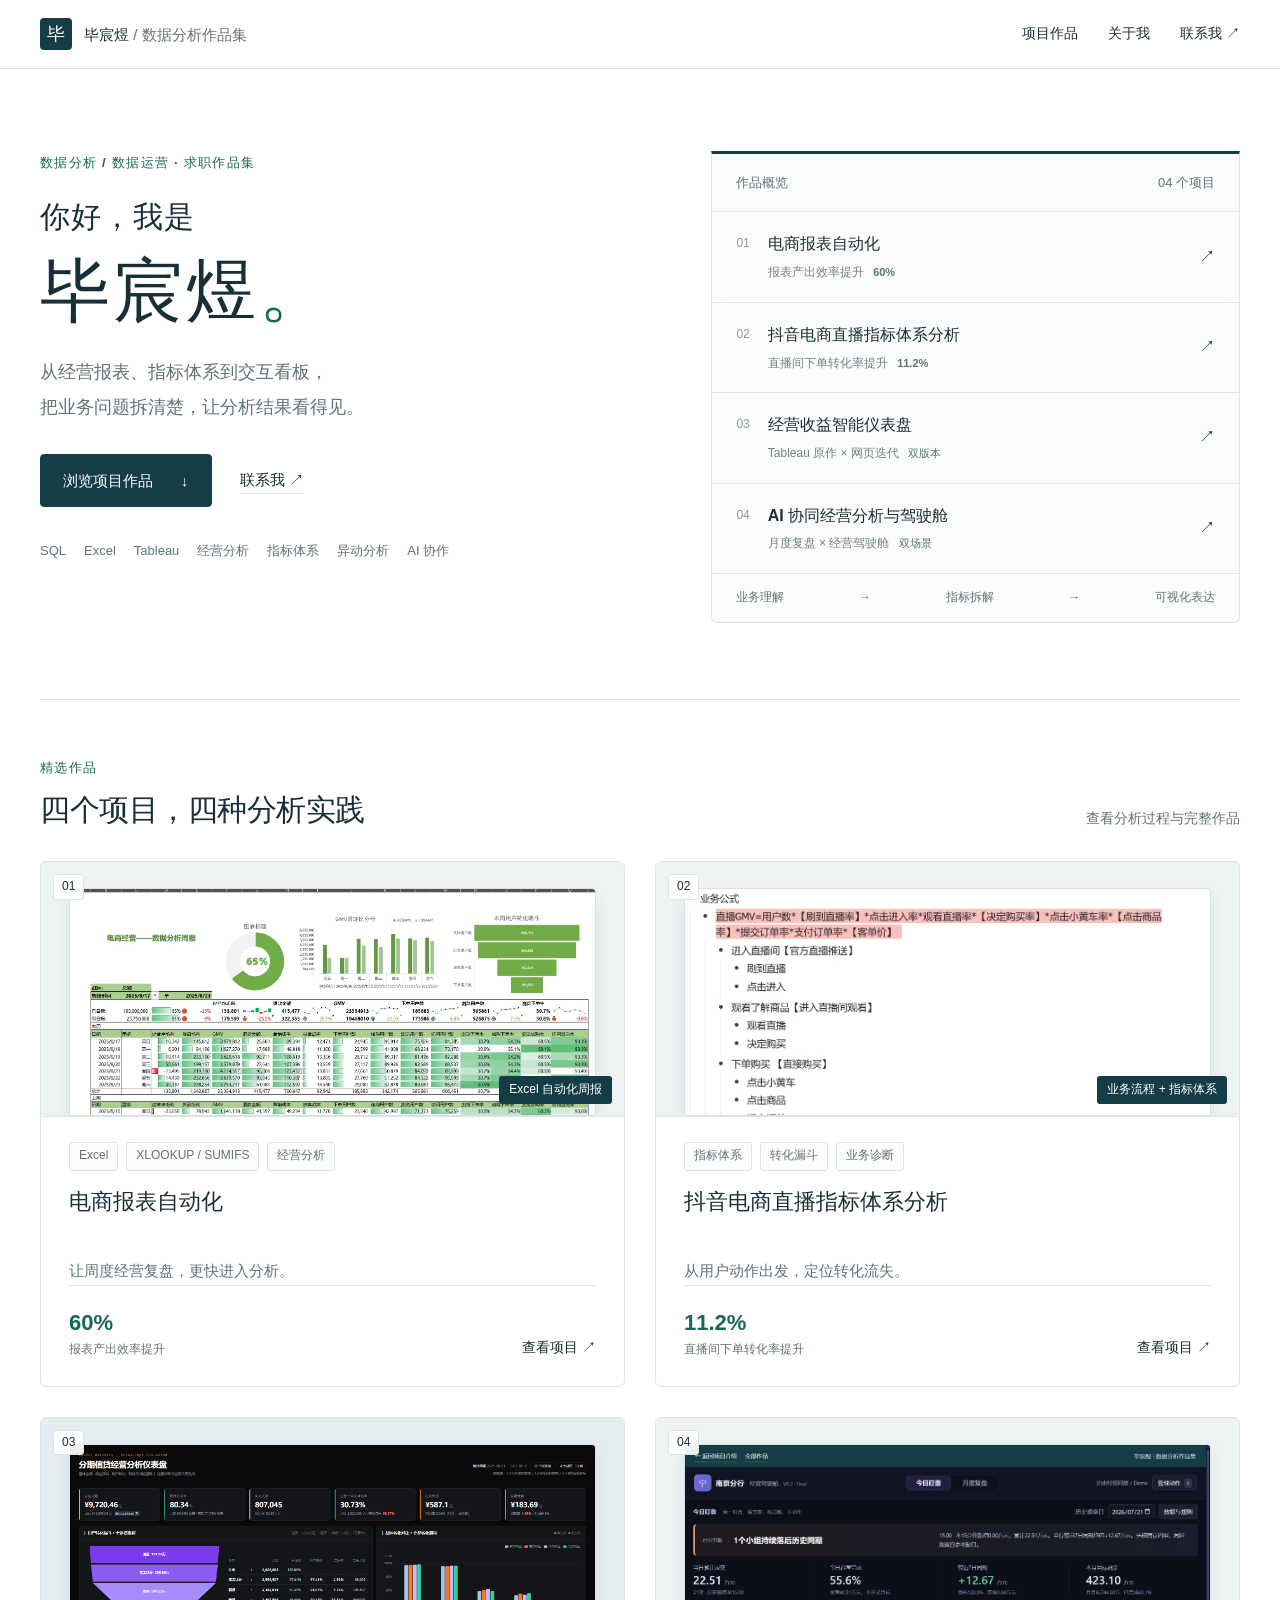
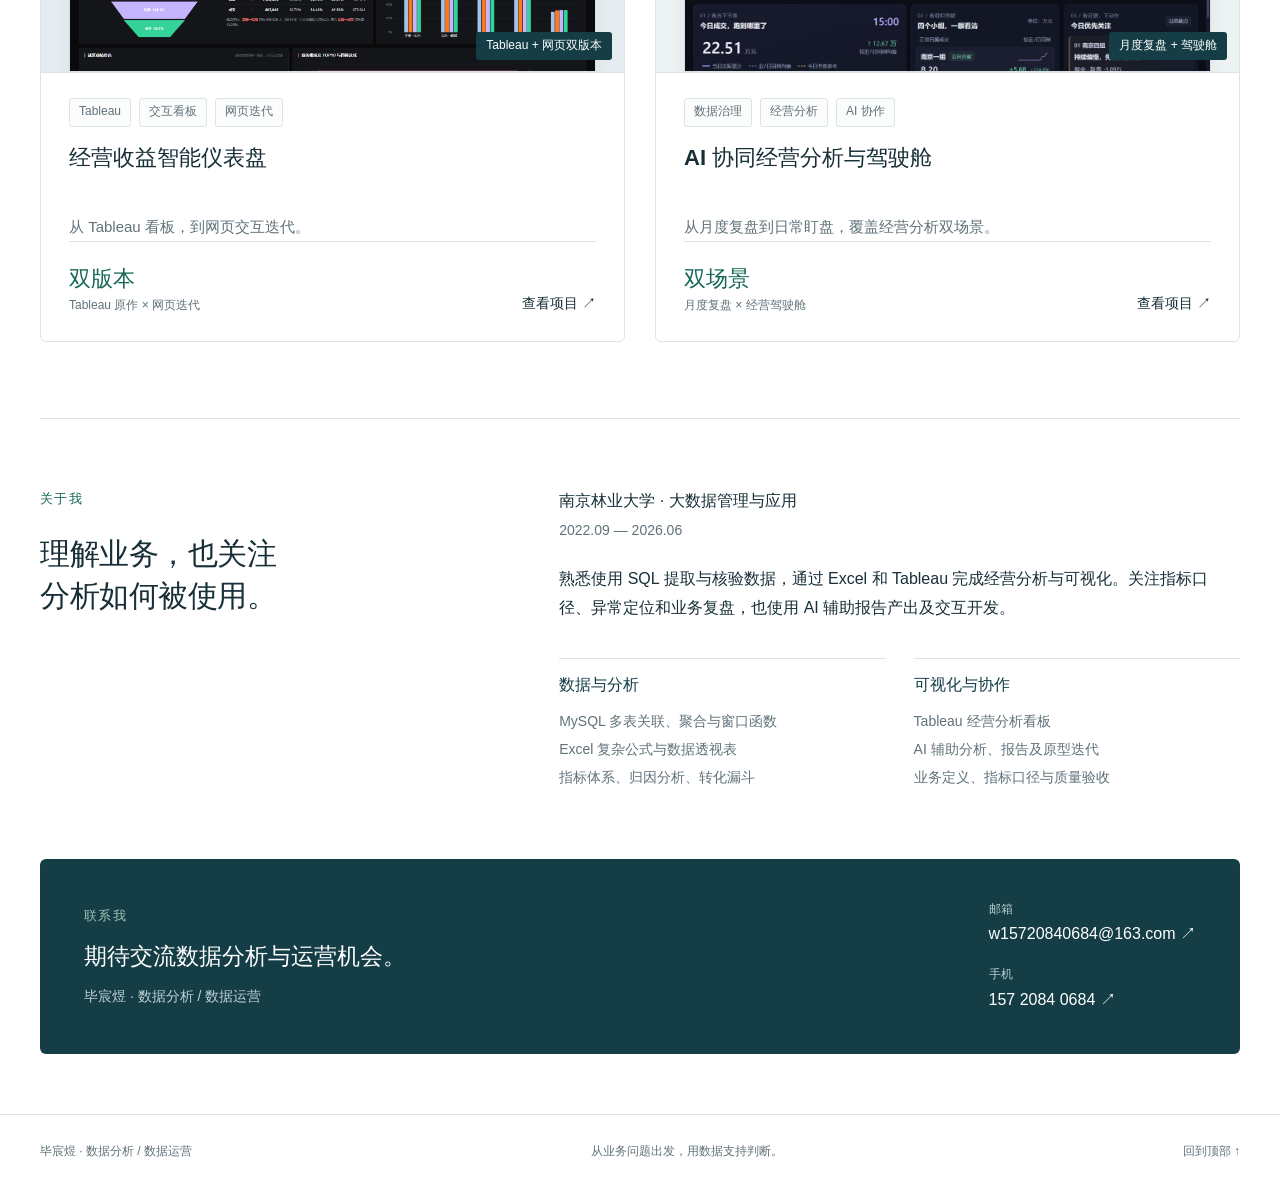
==== index.html @ 9110ad8d "Add portfolio homepage" ====
<!doctype html><html lang="zh-CN"><head><meta charset="utf-8"><meta name="viewport" content="width=device-width,initial-scale=1"><meta name="description" content="毕宸煜的数据分析与数据运营作品集：Excel 自动化报表、抖音直播指标体系、Tableau 仪表盘与 AI 协同经营分析。"><meta name="theme-color" content="#143d46"><title>数据分析作品集 · 毕宸煜</title><link rel="stylesheet" href="assets/css/site.css"><link rel="stylesheet" href="assets/css/refinement.css"><script src="assets/js/site.js" defer></script></head><body id="top"><a class="skip" href="#main">跳至正文</a><header class="site-header"><div class="nav-inner"><a class="brand" href="index.html"><span class="monogram" aria-hidden="true">毕</span><span>毕宸煜<span class="brand-sub"> / 数据分析作品集</span></span></a><nav aria-label="主导航"><a href="index.html#projects">项目作品</a><a href="index.html#about">关于我</a><a href="index.html#contact">联系我 <span aria-hidden="true">↗</span></a></nav></div></header><main id="main"><section class="hero wrap"><div class="hero-copy"><p class="eyebrow">数据分析 / 数据运营 · 求职作品集</p><h1>你好，我是<span>毕宸煜<span class="name-dot">。</span></span></h1><p class="hero-lede">从经营报表、指标体系到交互看板，<br>把业务问题拆清楚，让分析结果看得见。</p><div class="hero-actions"><a class="button" href="#projects">浏览项目作品 <span aria-hidden="true">↓</span></a><a class="text-link" href="#contact">联系我 ↗</a></div><div class="hero-skills"><span>SQL</span><span>Excel</span><span>Tableau</span><span>经营分析</span><span>指标体系</span><span>异动分析</span><span>AI 协作</span></div></div><aside class="hero-index" aria-label="作品概览"><div class="index-heading"><span>作品概览</span><span>04 个项目</span></div><a href="projects/project-01-excel/index.html"><span class="index-num">01</span><div><strong>电商报表自动化</strong><span>报表产出效率提升 <b>60%</b></span></div><span aria-hidden="true">↗</span></a><a href="projects/project-02-douyin/index.html"><span class="index-num">02</span><div><strong>抖音电商直播指标体系分析</strong><span>直播间下单转化率提升 <b>11.2%</b></span></div><span aria-hidden="true">↗</span></a><a href="projects/project-03-tableau/index.html"><span class="index-num">03</span><div><strong>经营收益智能仪表盘</strong><span>Tableau 原作 × 网页迭代 <b>双版本</b></span></div><span aria-hidden="true">↗</span></a><a href="projects/project-04-ai-dashboard/index.html"><span class="index-num">04</span><div><strong>AI 协同经营分析与驾驶舱</strong><span>月度复盘 × 经营驾驶舱 <b>双场景</b></span></div><span aria-hidden="true">↗</span></a><div class="index-bottom">业务理解 <span>→</span> 指标拆解 <span>→</span> 可视化表达</div></aside></section><section class="projects wrap" id="projects"><div class="section-title"><div><p class="eyebrow">精选作品</p><h2>四个项目，四种分析实践</h2></div><p>查看分析过程与完整作品</p></div><div class="project-grid"><article class="project-card project-card--01"><a class="card-image" href="projects/project-01-excel/index.html" aria-label="查看电商报表自动化"><img src="assets/images/excel-report.png" alt="电商报表自动化作品预览" loading="eager" decoding="async"><span class="card-number">01</span><span class="card-image-label">Excel 自动化周报</span></a><div class="card-content"><div class="tags"><span>Excel</span><span>XLOOKUP / SUMIFS</span><span>经营分析</span></div><h3><a href="projects/project-01-excel/index.html">电商报表自动化</a></h3><p>让周度经营复盘，更快进入分析。</p><div class="card-bottom"><span><strong>60%</strong>报表产出效率提升</span><a href="projects/project-01-excel/index.html">查看项目 ↗</a></div></div></article><article class="project-card project-card--02"><a class="card-image" href="projects/project-02-douyin/index.html" aria-label="查看抖音电商直播指标体系分析"><img src="assets/images/douyin-metrics.png" alt="抖音电商直播指标体系分析作品预览" loading="eager" decoding="async"><span class="card-number">02</span><span class="card-image-label">业务流程 + 指标体系</span></a><div class="card-content"><div class="tags"><span>指标体系</span><span>转化漏斗</span><span>业务诊断</span></div><h3><a href="projects/project-02-douyin/index.html">抖音电商直播指标体系分析</a></h3><p>从用户动作出发，定位转化流失。</p><div class="card-bottom"><span><strong>11.2%</strong>直播间下单转化率提升</span><a href="projects/project-02-douyin/index.html">查看项目 ↗</a></div></div></article><article class="project-card project-card--03"><a class="card-image" href="projects/project-03-tableau/index.html" aria-label="查看经营收益智能仪表盘"><img src="assets/images/tableau-web.png" alt="经营收益智能仪表盘作品预览" loading="lazy" decoding="async"><span class="card-number">03</span><span class="card-image-label">Tableau + 网页双版本</span></a><div class="card-content"><div class="tags"><span>Tableau</span><span>交互看板</span><span>网页迭代</span></div><h3><a href="projects/project-03-tableau/index.html">经营收益智能仪表盘</a></h3><p>从 Tableau 看板，到网页交互迭代。</p><div class="card-bottom"><span><strong>双版本</strong>Tableau 原作 × 网页迭代</span><a href="projects/project-03-tableau/index.html">查看项目 ↗</a></div></div></article><article class="project-card project-card--04"><a class="card-image" href="projects/project-04-ai-dashboard/index.html" aria-label="查看AI 协同经营分析与驾驶舱"><img src="assets/images/dashboard-preview.png" alt="AI 协同经营分析与驾驶舱作品预览" loading="lazy" decoding="async"><span class="card-number">04</span><span class="card-image-label">月度复盘 + 驾驶舱</span></a><div class="card-content"><div class="tags"><span>数据治理</span><span>经营分析</span><span>AI 协作</span></div><h3><a href="projects/project-04-ai-dashboard/index.html">AI 协同经营分析与驾驶舱</a></h3><p>从月度复盘到日常盯盘，覆盖经营分析双场景。</p><div class="card-bottom"><span><strong>双场景</strong>月度复盘 × 经营驾驶舱</span><a href="projects/project-04-ai-dashboard/index.html">查看项目 ↗</a></div></div></article></div></section><section class="about wrap" id="about"><div><p class="eyebrow">关于我</p><h2>理解业务，也关注<br>分析如何被使用。</h2></div><div class="about-content"><p>南京林业大学 · 大数据管理与应用<br><span class="muted">2022.09 — 2026.06</span></p><p>熟悉使用 SQL 提取与核验数据，通过 Excel 和 Tableau 完成经营分析与可视化。关注指标口径、异常定位和业务复盘，也使用 AI 辅助报告产出及交互开发。</p><div class="about-columns"><div><h3>数据与分析</h3><p>MySQL 多表关联、聚合与窗口函数<br>Excel 复杂公式与数据透视表<br>指标体系、归因分析、转化漏斗</p></div><div><h3>可视化与协作</h3><p>Tableau 经营分析看板<br>AI 辅助分析、报告及原型迭代<br>业务定义、指标口径与质量验收</p></div></div></div></section><section class="contact wrap" id="contact"><div><p class="eyebrow">联系我</p><h2>期待交流数据分析与运营机会。</h2><p>毕宸煜 · 数据分析 / 数据运营</p></div><div class="contact-links"><a href="mailto:w15720840684@163.com"><span>邮箱</span>w15720840684@163.com ↗</a><a href="tel:+8615720840684"><span>手机</span>157 2084 0684 ↗</a></div></section></main><footer class="site-footer"><a href="index.html">毕宸煜 · 数据分析 / 数据运营</a><span>从业务问题出发，用数据支持判断。</span><a href="#top">回到顶部 ↑</a></footer><dialog class="lightbox" aria-labelledby="lightbox-title"><div class="lightbox-bar"><strong id="lightbox-title">高清作品</strong><div><button type="button" id="zoom-toggle">原尺寸查看</button><button type="button" id="lightbox-close" aria-label="关闭大图">关闭 ×</button></div></div><div class="lightbox-stage" tabindex="0" aria-label="图片区域，原尺寸模式可滚动查看"><img alt=""></div><p class="lightbox-hint">可切换原尺寸，滚动查看细节 · 按 ESC 或点击图片外的背景关闭</p></dialog></body></html>
---- assets/css/site.css ----
:root{--ink:#182f38;--muted:#61727a;--accent:#176857;--navy:#143d46;--line:#dce4e6;--soft:#f2f6f6;--paper:#fff;font-family:"Segoe UI","Microsoft YaHei","PingFang SC",sans-serif;color:var(--ink);font-size:16px;font-synthesis:none}*{box-sizing:border-box}html{scroll-behavior:smooth;scroll-padding-top:90px}body{margin:0;background:var(--paper);line-height:1.8}a{color:inherit;text-decoration:none}button{font:inherit;cursor:pointer}img{max-width:100%;height:auto;display:block}h1,h2,h3,p{margin:0}h1,h2,h3{line-height:1.4}a,button{touch-action:manipulation}a:focus-visible,button:focus-visible,[tabindex]:focus-visible{outline:3px solid #cf8d35;outline-offset:5px}.wrap{width:min(1200px,calc(100% - 80px));margin:auto}.site-header{border-bottom:1px solid var(--line);background:#fffffff5;position:sticky;top:0;z-index:10}.nav-inner{max-width:1360px;margin:auto;padding:18px 40px;display:flex;align-items:center;justify-content:space-between;gap:24px}.brand{display:flex;align-items:center;gap:12px;font-weight:650;font-size:15px}.monogram{width:32px;height:32px;background:var(--navy);color:white;display:grid;place-items:center;border-radius:4px;font-size:18px}.brand-sub{font-weight:400;color:var(--muted)}nav{display:flex;gap:30px;font-size:14px}nav a:hover,.text-link:hover,.back-link:hover{color:var(--accent)}.skip{position:absolute;left:16px;top:-100px;z-index:100;background:white;padding:12px}.skip:focus{top:10px}.hero{display:grid;grid-template-columns:1.1fr 1fr;gap:90px;padding-top:82px;padding-bottom:76px}.eyebrow{font-size:13px;font-weight:600;letter-spacing:1.3px;color:var(--accent);margin-bottom:22px}.hero h1{font-size:30px;font-weight:450;letter-spacing:1px}.hero h1>span{display:block;font-weight:700;font-size:70px;letter-spacing:3px;line-height:1.3;margin:8px 0 18px}.name-dot{color:var(--accent)}.hero-lede{font-size:18px;color:var(--muted);line-height:1.9}.hero-actions{display:flex;align-items:center;gap:28px;margin-top:30px}.button{display:inline-flex;align-items:center;justify-content:center;gap:28px;background:var(--navy);color:#fff;border:1px solid var(--navy);padding:12px 22px;font-size:15px;border-radius:4px;min-height:48px}.button:hover{background:#205763}.text-link{font-size:15px;border-bottom:1px solid var(--line)}.hero-skills{display:flex;flex-wrap:wrap;gap:8px 18px;font-size:13px;color:var(--muted);margin-top:32px}.hero-index{align-self:center;border:1px solid var(--line);border-top:3px solid var(--navy);background:#fafcfc;border-radius:0 0 6px 6px}.index-heading{display:flex;justify-content:space-between;padding:17px 24px;border-bottom:1px solid var(--line);font-size:13px;color:var(--muted)}.hero-index>a{display:flex;gap:18px;align-items:center;padding:20px 24px;border-bottom:1px solid var(--line)}.hero-index>a:hover{background:#edf3f2}.index-num{font-size:13px;color:#7b9096;align-self:flex-start;padding-top:3px;font-variant-numeric:tabular-nums}.hero-index>a>div{flex:1}.hero-index strong{font-size:16px;font-weight:600;display:block}.hero-index a div>span{display:block;color:var(--muted);font-size:12px;margin-top:4px}.hero-index b{color:var(--accent);font-weight:600;margin-left:6px}.index-bottom{font-size:12px;color:var(--muted);padding:13px 24px;display:flex;justify-content:space-between}.projects{padding:52px 0 74px;border-top:1px solid var(--line)}.section-title{display:flex;justify-content:space-between;align-items:flex-end;margin-bottom:30px;gap:16px}.section-title .eyebrow{margin-bottom:10px}.section-title h2,.about h2{font-size:30px;letter-spacing:-.5px}.section-title>p{color:var(--muted);font-size:14px}.project-grid{display:grid;grid-template-columns:1fr 1fr;gap:30px}.project-card{border:1px solid var(--line);border-radius:6px;overflow:hidden;background:white}.card-image{position:relative;display:block;height:255px;background:#edf2f3;border-bottom:1px solid var(--line);overflow:hidden;padding:26px 28px 0}.card-image img{width:100%;height:100%;object-fit:cover;object-position:top;border:1px solid #d9e0e1;border-radius:4px 4px 0 0;box-shadow:0 8px 16px #112c3610}.project-card:nth-child(2) .card-image img{object-position:left top}.project-card:nth-child(3) .card-image{background:#e6edf0}.card-number{position:absolute;top:12px;left:12px;font-size:12px;padding:1px 8px;background:#ffffffed;border:1px solid var(--line);border-radius:3px;font-variant-numeric:tabular-nums}.card-image-label{position:absolute;bottom:12px;right:12px;padding:3px 10px;background:var(--navy);color:white;font-size:12px;border-radius:3px}.card-content{padding:25px 28px}.tags{display:flex;flex-wrap:wrap;gap:8px}.tags>span{font-size:12px;border:1px solid var(--line);border-radius:3px;padding:2px 9px;color:var(--muted);background:#fbfcfc}.card-content h3{font-size:22px;margin:16px 0 8px;font-weight:650}.card-content h3 a:hover{color:var(--accent)}.card-content>p{font-size:15px;color:var(--muted)}.card-bottom{display:flex;align-items:center;justify-content:space-between;gap:12px;border-top:1px solid var(--line);margin-top:23px;padding-top:20px;font-size:12px;color:var(--muted)}.card-bottom strong{color:var(--accent);font-size:22px;font-weight:650;display:block;line-height:1.5}.card-bottom>a{font-size:14px;color:var(--ink);white-space:nowrap}.about{border-top:1px solid var(--line);padding:68px 0;display:grid;grid-template-columns:1fr 1.55fr;gap:80px}.about-content>p{margin-bottom:20px}.about-content .muted{font-size:14px}.about-columns{display:grid;grid-template-columns:1fr 1fr;gap:28px;padding-top:12px}.about h3{font-size:15px;margin-bottom:9px}.about-columns p{font-size:14px;color:var(--muted);line-height:2}.muted{color:var(--muted)}.contact{padding:40px 44px;background:var(--navy);color:#fff;display:flex;justify-content:space-between;gap:32px;align-items:center;border-radius:6px;margin-bottom:60px}.contact .eyebrow{color:#9dc4b8;margin-bottom:12px}.contact h2{font-size:23px}.contact p:not(.eyebrow){font-size:14px;color:#c0d2d6;margin-top:12px}.contact-links{display:grid;gap:15px}.contact-links a{font-size:16px}.contact-links a:hover{text-decoration:underline}.contact-links span{font-size:12px;display:block;color:#acc4c9}.site-footer{max-width:1280px;margin:auto;border-top:1px solid var(--line);padding:26px 40px;display:flex;justify-content:space-between;gap:20px;color:var(--muted);font-size:12px}.case-hero{padding-top:34px;padding-bottom:44px}.back-link{font-size:14px;color:var(--muted);display:inline-block;margin-bottom:42px}.case-hero .eyebrow{margin-bottom:16px}.case-hero .eyebrow span{color:var(--muted);letter-spacing:0;margin-left:12px}.case-hero h1{font-size:42px;letter-spacing:-1px}.case-lede{max-width:820px;font-size:18px;color:var(--muted);margin:18px 0 24px}.case-overview{display:grid;grid-template-columns:2fr 1fr;margin-top:34px;border-top:1px solid var(--line);border-bottom:1px solid var(--line);padding:20px 0;gap:30px}.case-overview>div{display:flex;flex-direction:column;gap:6px}.case-overview span{font-size:12px;color:var(--muted)}.case-overview strong{font-size:17px;font-weight:500}.case-overview .accent{font-size:25px;color:var(--accent);font-weight:650;line-height:1.3}.case-layout{display:grid;grid-template-columns:165px minmax(0,1fr);gap:60px;align-items:start;padding-bottom:70px}.case-toc{position:sticky;top:106px;display:flex;flex-direction:column;gap:5px;font-size:14px}.case-toc>span{font-size:12px;color:var(--muted);margin-bottom:12px;letter-spacing:1px}.case-toc a{padding:8px 0;color:var(--muted)}.case-toc small{margin-right:10px;color:#7f979c}.case-toc a:hover{color:var(--accent)}.case-toc .toc-home{margin-top:20px;border-top:1px solid var(--line);padding-top:18px}.case-section{padding:12px 0 45px;margin-bottom:32px;border-bottom:1px solid var(--line);scroll-margin-top:100px}.section-heading{display:flex;align-items:center;gap:14px;margin-bottom:22px}.section-number{font-size:12px;color:var(--accent);border:1px solid #cbdcd6;padding:3px 8px;border-radius:3px}.section-heading h2{font-size:26px;font-weight:650}.case-section>p{color:#4d636c;margin-bottom:22px}.section-intro{font-size:17px;line-height:1.95}.info-grid{display:grid;grid-template-columns:repeat(2,minmax(0,1fr));gap:20px;margin:26px 0}.info-block{background:var(--soft);border-radius:5px;padding:24px;border-top:2px solid #d5e3df}.info-block h3{font-size:17px;margin-bottom:10px}.info-block p{font-size:15px;color:#536972}.process{counter-reset:step;list-style:none;padding:0;margin:24px 0 30px;display:grid;gap:0}.process li{counter-increment:step;position:relative;padding:0 0 26px 48px;border-left:1px solid var(--line);margin-left:16px}.process li:last-child{padding-bottom:0;border-color:transparent}.process li:before{content:counter(step);position:absolute;left:-16px;top:0;border:1px solid #bad1c8;background:#f0f6f3;border-radius:50%;width:31px;height:31px;display:grid;place-items:center;color:var(--accent);font-size:13px}.process h3{font-size:17px;margin-bottom:7px}.process p{font-size:15px;color:var(--muted)}.work-figure{margin:28px 0 8px;border:1px solid var(--line);border-radius:6px;overflow:hidden;background:white}.image-open{position:relative;display:block;padding:18px;background:#f2f5f6;cursor:zoom-in}.image-open img{width:100%;height:auto;margin:auto}.portrait .image-open img{width:auto;max-height:550px;max-width:100%}.tableau-shot .image-open img{max-height:780px;object-fit:contain}.web-shot .image-open{max-height:500px;overflow:hidden}.web-shot .image-open img{width:100%}.enlarge{position:absolute;bottom:12px;right:12px;color:#fff;background:var(--navy);border:1px solid #ffffff55;border-radius:4px;padding:6px 12px;font-size:12px}.work-figure figcaption{padding:15px 20px;font-size:14px;line-height:1.7}.work-figure figcaption strong{display:block;font-weight:600}.work-figure figcaption span{display:block;color:var(--muted);font-size:13px;margin-top:4px}.result-panel{display:flex;gap:36px;align-items:center;background:#edf5f1;padding:30px;border-left:3px solid var(--accent);margin-top:25px}.result-panel>strong{font-size:54px;line-height:1.2;color:var(--accent);white-space:nowrap;letter-spacing:-2px}.result-panel>strong span{font-size:28px}.result-panel h3{font-size:20px;margin-bottom:8px}.result-panel p{font-size:14px;color:var(--muted)}.chain{display:flex;align-items:center;justify-content:space-between;gap:10px;flex-wrap:wrap;background:var(--navy);color:white;padding:20px;border-radius:5px;margin-bottom:24px;font-size:14px}.chain b{color:#83b8a7}.note{padding:20px 24px;background:#f7f8f9;border-left:3px solid #9aafb8;margin-top:25px;font-size:14px}.note strong{display:block;margin-bottom:6px}.note p{color:var(--muted)}.version-label{display:flex;justify-content:space-between;background:#f1edf4;color:#6c5075;border-radius:4px;padding:16px 22px;margin-bottom:20px;font-size:14px}.version-label.dark{background:var(--navy);color:white}.case-section>.button{margin-top:22px}.small-note{font-size:13px!important;color:var(--muted)}.deliverables{display:grid;grid-template-columns:1fr 1fr;gap:24px}.deliverables>article{border:1px solid var(--line);padding:22px;border-radius:5px;display:flex;flex-direction:column;align-items:start}.deliverable-top>span{font-size:12px;color:var(--accent)}.deliverable-top h3{font-size:23px;margin:12px 0}.deliverable-top p{font-size:14px;color:var(--muted)}.deliverables figure{width:100%;margin:22px 0}.deliverables figure .image-open{padding:6px;height:190px;overflow:hidden}.deliverables figure img{height:100%;object-fit:cover;object-position:left top}.deliverables figcaption{display:none}.deliverables .button{font-size:14px;padding:10px 14px;margin-top:auto;width:100%}.next-project{display:flex;justify-content:space-between;align-items:center;gap:20px}.next-project>span{font-size:13px;color:var(--muted)}.next-project>a{font-size:18px;font-weight:600}.lightbox{padding:0;border:0;border-radius:8px;width:calc(100% - 48px);max-width:1600px;height:calc(100dvh - 48px);max-height:none;background:#f3f5f6;color:var(--ink);overflow:hidden}.lightbox[open]{display:flex;flex-direction:column}.lightbox::backdrop{background:#0b202cdb}.lightbox-bar{display:flex;justify-content:space-between;align-items:center;padding:14px 20px;gap:16px;border-bottom:1px solid var(--line);background:white}.lightbox-bar strong{font-size:15px}.lightbox-bar>div{display:flex;gap:10px;flex-shrink:0}.lightbox button{border:1px solid var(--line);background:white;border-radius:4px;padding:7px 12px;font-size:14px}.lightbox button:hover{background:var(--soft)}.lightbox-stage{overflow:auto;flex:1;min-height:0;display:flex;align-items:center;justify-content:center;padding:20px;overscroll-behavior:contain;touch-action:pan-x pan-y pinch-zoom}.lightbox-stage img{width:auto;height:auto;max-width:100%;max-height:100%;object-fit:contain}.lightbox-stage.zoomed{display:block}.lightbox-stage.zoomed img{max-width:none;max-height:none;width:auto;height:auto}.lightbox-hint{padding:9px 20px;text-align:center;font-size:12px;background:white;border-top:1px solid var(--line);color:var(--muted)}body.modal-open{overflow:hidden}@media(prefers-reduced-motion:reduce){html{scroll-behavior:auto}}@media(max-width:1000px){.hero{gap:36px}.hero h1>span{font-size:60px}.hero-index>a{padding:18px}.case-layout{gap:32px;grid-template-columns:140px minmax(0,1fr)}.contact{align-items:flex-start;flex-direction:column}.about{gap:40px}.card-bottom{align-items:flex-end}.card-content{padding:22px}.deliverables{grid-template-columns:1fr}}@media(max-width:720px){html{scroll-padding-top:80px}.wrap{width:calc(100% - 36px)}.nav-inner{padding:14px 18px;gap:12px}.brand-sub{display:none}.brand{font-size:14px;gap:8px}nav{gap:16px;font-size:12px}.hero{grid-template-columns:1fr;padding:42px 0;gap:38px}.hero h1{font-size:24px}.hero h1>span{font-size:58px;margin:7px 0 16px}.hero-lede{font-size:16px}.hero-skills{gap:8px 16px}.hero-index strong{font-size:15px}.hero-index>a{padding:16px 20px}.section-title{display:block}.section-title>p{margin-top:12px}.section-title h2,.about h2{font-size:26px}.projects{padding:34px 0 44px}.project-grid{grid-template-columns:1fr;gap:24px}.card-image{height:220px;padding:22px 22px 0}.card-content h3{font-size:21px}.about{grid-template-columns:1fr;gap:24px;padding:40px 0}.about-columns{gap:18px}.about-columns p{font-size:13px}.contact{padding:28px 24px;margin-bottom:36px}.contact h2{font-size:22px}.contact-links a{font-size:15px;overflow-wrap:anywhere}.site-footer{padding:24px 18px;flex-wrap:wrap;font-size:11px}.site-footer>span{display:none}.case-hero{padding-top:24px;padding-bottom:26px}.back-link{margin-bottom:26px}.case-hero h1{font-size:30px}.case-lede{font-size:16px}.case-overview{grid-template-columns:1fr;gap:14px;margin-top:25px;padding:18px 0}.case-overview>div{gap:3px}.case-overview strong{font-size:16px}.case-hero .eyebrow{font-size:12px;letter-spacing:.5px}.case-layout{display:block;padding-bottom:42px}.case-toc{position:static;flex-direction:row;flex-wrap:wrap;gap:6px 18px;border-bottom:1px solid var(--line);margin-bottom:24px;padding-bottom:16px}.case-toc>span,.case-toc .toc-home{display:none}.case-toc a{font-size:12px;padding:3px 0}.case-toc small{margin-right:5px}.case-section{padding:10px 0 30px;margin-bottom:20px}.section-heading{gap:10px;margin-bottom:18px}.section-heading h2{font-size:21px}.section-number{padding:2px 6px}.section-intro{font-size:16px}.info-grid{grid-template-columns:1fr;gap:12px;margin:20px 0}.info-block{padding:20px}.image-open{padding:8px}.portrait .image-open img{max-height:430px}.enlarge{font-size:11px;padding:5px 10px}.work-figure figcaption{padding:12px 14px}.result-panel{padding:23px;gap:18px;align-items:flex-start;flex-direction:column}.result-panel>strong{font-size:46px}.chain{justify-content:flex-start;font-size:12px;padding:16px;gap:8px}.version-label{padding:14px;font-size:12px}.next-project{align-items:flex-start;flex-direction:column;gap:8px}.next-project>a{font-size:17px}.lightbox{width:calc(100% - 16px);height:calc(100dvh - 24px)}.lightbox-bar{padding:10px;align-items:flex-start}.lightbox-bar strong{font-size:12px;line-height:1.5}.lightbox button{font-size:12px;padding:6px 9px;min-height:38px}.lightbox-bar>div{gap:5px}.lightbox-stage{padding:10px}.lightbox-hint{font-size:11px;padding:8px 10px}.tableau-shot .image-open img{max-height:560px}}
---- assets/css/refinement.css ----
/* Second-pass refinements: preserve the original visual system while improving hierarchy. */
.hero-index > a {
  padding: 18px 24px;
}

.hero-index > a:hover {
  background: #f2f6f5;
}

.index-num {
  color: #87999e;
  font-size: 12px;
}

.hero-index strong {
  font-weight: 650;
}

.hero-index a div > span {
  color: #718188;
  margin-top: 3px;
}

.hero-index b {
  color: #57776f;
  font-size: 11px;
  font-weight: 600;
}

.projects {
  padding-top: 56px;
  padding-bottom: 76px;
}

.project-card {
  display: flex;
  flex-direction: column;
}

.project-card:hover {
  border-color: #c5d2d5;
}

.project-card--02 .card-image img {
  object-position: center 22%;
}

.project-card--03 .card-image {
  background: #e6edf0;
}

.card-content {
  display: flex;
  flex: 1;
  flex-direction: column;
}

.card-content > .tags {
  min-height: 29px;
}

.card-content h3 {
  align-items: flex-start;
  display: flex;
  min-height: 62px;
}

.card-content > p {
  min-height: 28px;
}

.card-bottom {
  align-items: flex-end;
  margin-top: auto;
}

.about-columns {
  padding-top: 16px;
}

.about-columns > div {
  border-top: 1px solid var(--line);
  padding-top: 15px;
}

.about h3 {
  color: var(--navy);
  font-size: 16px;
  font-weight: 650;
  margin-bottom: 10px;
}

.contact-links a {
  text-underline-offset: 4px;
}

.contact-links a:hover {
  color: #fff;
}

.contact-links span {
  color: #b9cfd2;
}

@media (max-width: 1000px) {
  .hero-index > a {
    padding: 17px 18px;
  }
}

@media (max-width: 720px) {
  .hero-index > a {
    padding: 15px 18px;
  }

  .projects {
    padding-top: 36px;
    padding-bottom: 46px;
  }

  .card-content h3,
  .card-content > p {
    min-height: 0;
  }

  .about {
    padding-top: 42px;
    padding-bottom: 42px;
  }

  .about-columns p {
    font-size: 14px;
  }

  .result-panel > strong {
    font-size: 42px;
    letter-spacing: -1px;
  }
}
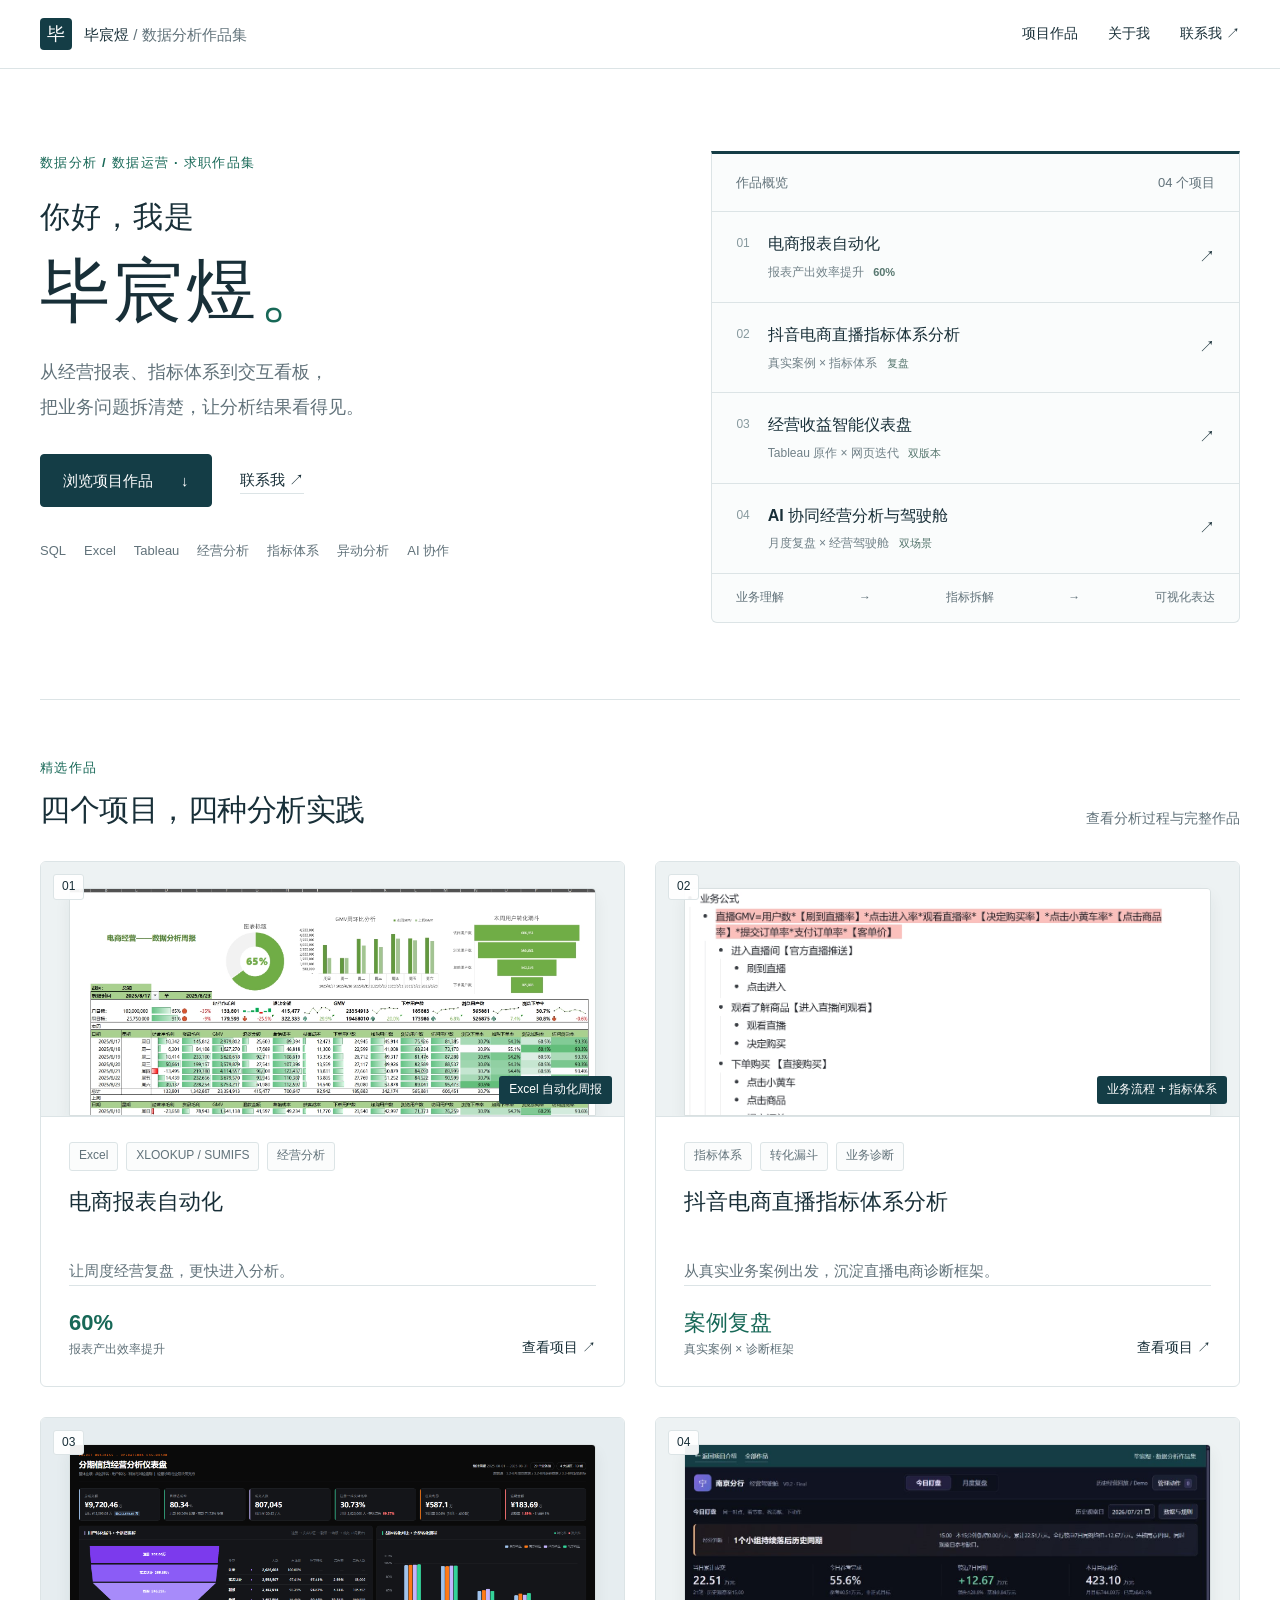
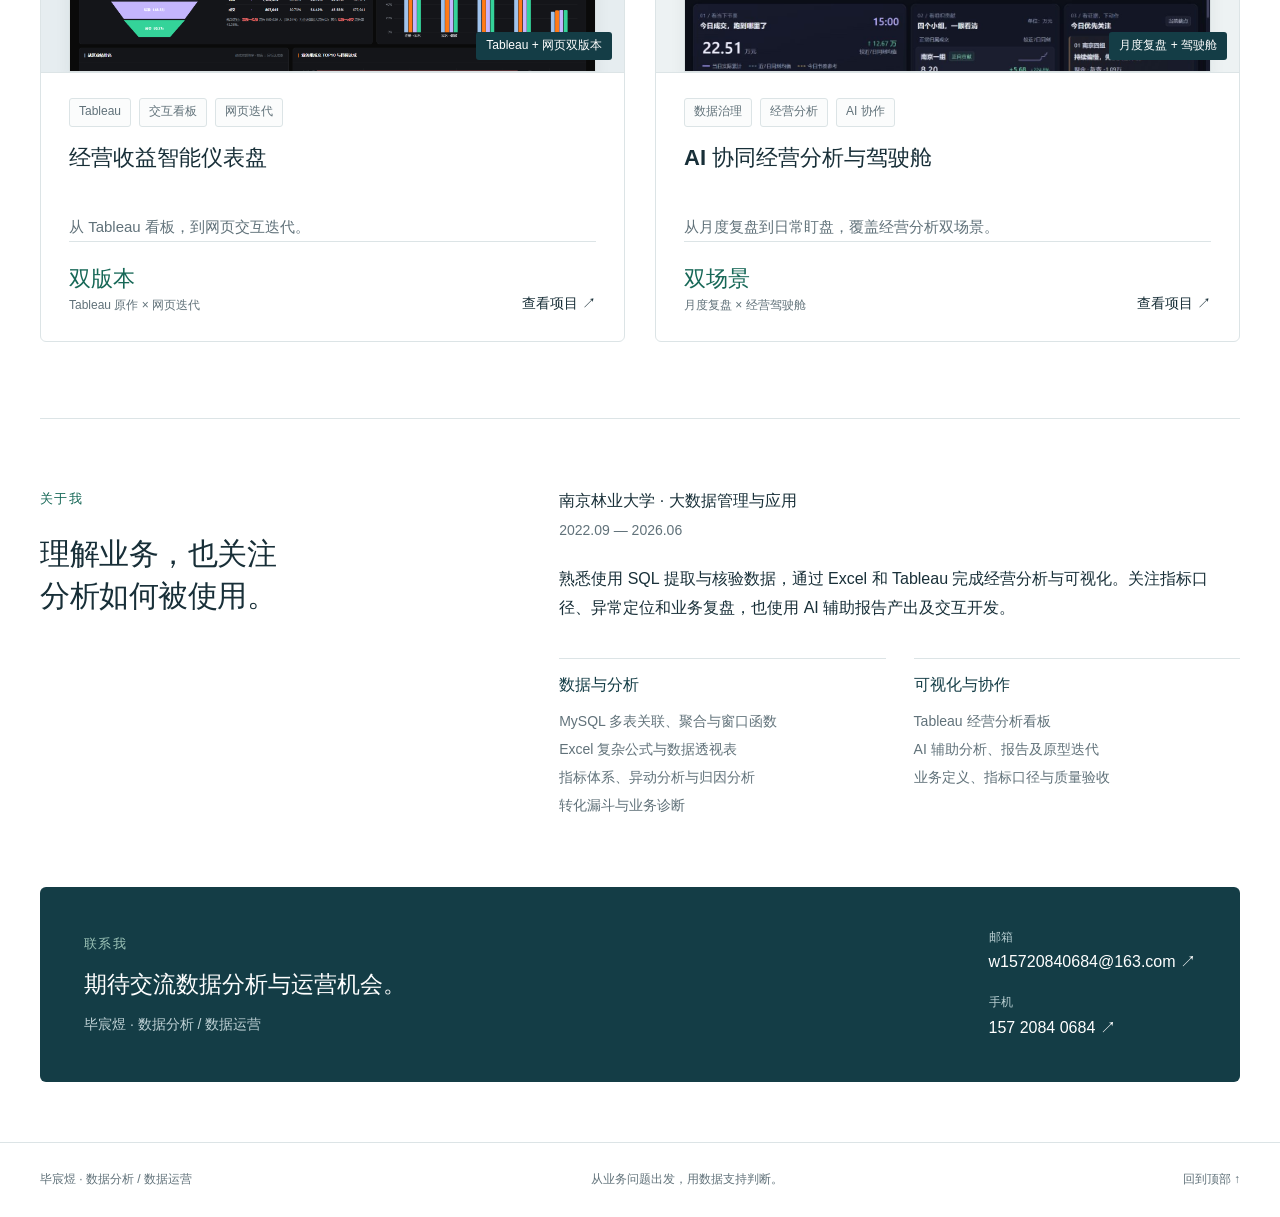
==== commit a0b76975: "Update homepage resume alignment" ====
--- a/index.html
+++ b/index.html
@@ -1 +1 @@
-<!doctype html><html lang="zh-CN"><head><meta charset="utf-8"><meta name="viewport" content="width=device-width,initial-scale=1"><meta name="description" content="毕宸煜的数据分析与数据运营作品集：Excel 自动化报表、抖音直播指标体系、Tableau 仪表盘与 AI 协同经营分析。"><meta name="theme-color" content="#143d46"><title>数据分析作品集 · 毕宸煜</title><link rel="stylesheet" href="assets/css/site.css"><link rel="stylesheet" href="assets/css/refinement.css"><script src="assets/js/site.js" defer></script></head><body id="top"><a class="skip" href="#main">跳至正文</a><header class="site-header"><div class="nav-inner"><a class="brand" href="index.html"><span class="monogram" aria-hidden="true">毕</span><span>毕宸煜<span class="brand-sub"> / 数据分析作品集</span></span></a><nav aria-label="主导航"><a href="index.html#projects">项目作品</a><a href="index.html#about">关于我</a><a href="index.html#contact">联系我 <span aria-hidden="true">↗</span></a></nav></div></header><main id="main"><section class="hero wrap"><div class="hero-copy"><p class="eyebrow">数据分析 / 数据运营 · 求职作品集</p><h1>你好，我是<span>毕宸煜<span class="name-dot">。</span></span></h1><p class="hero-lede">从经营报表、指标体系到交互看板，<br>把业务问题拆清楚，让分析结果看得见。</p><div class="hero-actions"><a class="button" href="#projects">浏览项目作品 <span aria-hidden="true">↓</span></a><a class="text-link" href="#contact">联系我 ↗</a></div><div class="hero-skills"><span>SQL</span><span>Excel</span><span>Tableau</span><span>经营分析</span><span>指标体系</span><span>异动分析</span><span>AI 协作</span></div></div><aside class="hero-index" aria-label="作品概览"><div class="index-heading"><span>作品概览</span><span>04 个项目</span></div><a href="projects/project-01-excel/index.html"><span class="index-num">01</span><div><strong>电商报表自动化</strong><span>报表产出效率提升 <b>60%</b></span></div><span aria-hidden="true">↗</span></a><a href="projects/project-02-douyin/index.html"><span class="index-num">02</span><div><strong>抖音电商直播指标体系分析</strong><span>直播间下单转化率提升 <b>11.2%</b></span></div><span aria-hidden="true">↗</span></a><a href="projects/project-03-tableau/index.html"><span class="index-num">03</span><div><strong>经营收益智能仪表盘</strong><span>Tableau 原作 × 网页迭代 <b>双版本</b></span></div><span aria-hidden="true">↗</span></a><a href="projects/project-04-ai-dashboard/index.html"><span class="index-num">04</span><div><strong>AI 协同经营分析与驾驶舱</strong><span>月度复盘 × 经营驾驶舱 <b>双场景</b></span></div><span aria-hidden="true">↗</span></a><div class="index-bottom">业务理解 <span>→</span> 指标拆解 <span>→</span> 可视化表达</div></aside></section><section class="projects wrap" id="projects"><div class="section-title"><div><p class="eyebrow">精选作品</p><h2>四个项目，四种分析实践</h2></div><p>查看分析过程与完整作品</p></div><div class="project-grid"><article class="project-card project-card--01"><a class="card-image" href="projects/project-01-excel/index.html" aria-label="查看电商报表自动化"><img src="assets/images/excel-report.png" alt="电商报表自动化作品预览" loading="eager" decoding="async"><span class="card-number">01</span><span class="card-image-label">Excel 自动化周报</span></a><div class="card-content"><div class="tags"><span>Excel</span><span>XLOOKUP / SUMIFS</span><span>经营分析</span></div><h3><a href="projects/project-01-excel/index.html">电商报表自动化</a></h3><p>让周度经营复盘，更快进入分析。</p><div class="card-bottom"><span><strong>60%</strong>报表产出效率提升</span><a href="projects/project-01-excel/index.html">查看项目 ↗</a></div></div></article><article class="project-card project-card--02"><a class="card-image" href="projects/project-02-douyin/index.html" aria-label="查看抖音电商直播指标体系分析"><img src="assets/images/douyin-metrics.png" alt="抖音电商直播指标体系分析作品预览" loading="eager" decoding="async"><span class="card-number">02</span><span class="card-image-label">业务流程 + 指标体系</span></a><div class="card-content"><div class="tags"><span>指标体系</span><span>转化漏斗</span><span>业务诊断</span></div><h3><a href="projects/project-02-douyin/index.html">抖音电商直播指标体系分析</a></h3><p>从用户动作出发，定位转化流失。</p><div class="card-bottom"><span><strong>11.2%</strong>直播间下单转化率提升</span><a href="projects/project-02-douyin/index.html">查看项目 ↗</a></div></div></article><article class="project-card project-card--03"><a class="card-image" href="projects/project-03-tableau/index.html" aria-label="查看经营收益智能仪表盘"><img src="assets/images/tableau-web.png" alt="经营收益智能仪表盘作品预览" loading="lazy" decoding="async"><span class="card-number">03</span><span class="card-image-label">Tableau + 网页双版本</span></a><div class="card-content"><div class="tags"><span>Tableau</span><span>交互看板</span><span>网页迭代</span></div><h3><a href="projects/project-03-tableau/index.html">经营收益智能仪表盘</a></h3><p>从 Tableau 看板，到网页交互迭代。</p><div class="card-bottom"><span><strong>双版本</strong>Tableau 原作 × 网页迭代</span><a href="projects/project-03-tableau/index.html">查看项目 ↗</a></div></div></article><article class="project-card project-card--04"><a class="card-image" href="projects/project-04-ai-dashboard/index.html" aria-label="查看AI 协同经营分析与驾驶舱"><img src="assets/images/dashboard-preview.png" alt="AI 协同经营分析与驾驶舱作品预览" loading="lazy" decoding="async"><span class="card-number">04</span><span class="card-image-label">月度复盘 + 驾驶舱</span></a><div class="card-content"><div class="tags"><span>数据治理</span><span>经营分析</span><span>AI 协作</span></div><h3><a href="projects/project-04-ai-dashboard/index.html">AI 协同经营分析与驾驶舱</a></h3><p>从月度复盘到日常盯盘，覆盖经营分析双场景。</p><div class="card-bottom"><span><strong>双场景</strong>月度复盘 × 经营驾驶舱</span><a href="projects/project-04-ai-dashboard/index.html">查看项目 ↗</a></div></div></article></div></section><section class="about wrap" id="about"><div><p class="eyebrow">关于我</p><h2>理解业务，也关注<br>分析如何被使用。</h2></div><div class="about-content"><p>南京林业大学 · 大数据管理与应用<br><span class="muted">2022.09 — 2026.06</span></p><p>熟悉使用 SQL 提取与核验数据，通过 Excel 和 Tableau 完成经营分析与可视化。关注指标口径、异常定位和业务复盘，也使用 AI 辅助报告产出及交互开发。</p><div class="about-columns"><div><h3>数据与分析</h3><p>MySQL 多表关联、聚合与窗口函数<br>Excel 复杂公式与数据透视表<br>指标体系、归因分析、转化漏斗</p></div><div><h3>可视化与协作</h3><p>Tableau 经营分析看板<br>AI 辅助分析、报告及原型迭代<br>业务定义、指标口径与质量验收</p></div></div></div></section><section class="contact wrap" id="contact"><div><p class="eyebrow">联系我</p><h2>期待交流数据分析与运营机会。</h2><p>毕宸煜 · 数据分析 / 数据运营</p></div><div class="contact-links"><a href="mailto:w15720840684@163.com"><span>邮箱</span>w15720840684@163.com ↗</a><a href="tel:+8615720840684"><span>手机</span>157 2084 0684 ↗</a></div></section></main><footer class="site-footer"><a href="index.html">毕宸煜 · 数据分析 / 数据运营</a><span>从业务问题出发，用数据支持判断。</span><a href="#top">回到顶部 ↑</a></footer><dialog class="lightbox" aria-labelledby="lightbox-title"><div class="lightbox-bar"><strong id="lightbox-title">高清作品</strong><div><button type="button" id="zoom-toggle">原尺寸查看</button><button type="button" id="lightbox-close" aria-label="关闭大图">关闭 ×</button></div></div><div class="lightbox-stage" tabindex="0" aria-label="图片区域，原尺寸模式可滚动查看"><img alt=""></div><p class="lightbox-hint">可切换原尺寸，滚动查看细节 · 按 ESC 或点击图片外的背景关闭</p></dialog></body></html>+<!doctype html><html lang="zh-CN"><head><meta charset="utf-8"><meta name="viewport" content="width=device-width,initial-scale=1"><meta name="description" content="毕宸煜的数据分析与数据运营作品集：Excel 自动化报表、抖音直播指标体系、Tableau 仪表盘与 AI 协同经营分析。"><meta name="theme-color" content="#143d46"><title>数据分析作品集 · 毕宸煜</title><link rel="stylesheet" href="assets/css/site.css"><link rel="stylesheet" href="assets/css/refinement.css"><script src="assets/js/site.js" defer></script></head><body id="top"><a class="skip" href="#main">跳至正文</a><header class="site-header"><div class="nav-inner"><a class="brand" href="index.html"><span class="monogram" aria-hidden="true">毕</span><span>毕宸煜<span class="brand-sub"> / 数据分析作品集</span></span></a><nav aria-label="主导航"><a href="index.html#projects">项目作品</a><a href="index.html#about">关于我</a><a href="index.html#contact">联系我 <span aria-hidden="true">↗</span></a></nav></div></header><main id="main"><section class="hero wrap"><div class="hero-copy"><p class="eyebrow">数据分析 / 数据运营 · 求职作品集</p><h1>你好，我是<span>毕宸煜<span class="name-dot">。</span></span></h1><p class="hero-lede">从经营报表、指标体系到交互看板，<br>把业务问题拆清楚，让分析结果看得见。</p><div class="hero-actions"><a class="button" href="#projects">浏览项目作品 <span aria-hidden="true">↓</span></a><a class="text-link" href="#contact">联系我 ↗</a></div><div class="hero-skills"><span>SQL</span><span>Excel</span><span>Tableau</span><span>经营分析</span><span>指标体系</span><span>异动分析</span><span>AI 协作</span></div></div><aside class="hero-index" aria-label="作品概览"><div class="index-heading"><span>作品概览</span><span>04 个项目</span></div><a href="projects/project-01-excel/index.html"><span class="index-num">01</span><div><strong>电商报表自动化</strong><span>报表产出效率提升 <b>60%</b></span></div><span aria-hidden="true">↗</span></a><a href="projects/project-02-douyin/index.html"><span class="index-num">02</span><div><strong>抖音电商直播指标体系分析</strong><span>真实案例 × 指标体系 <b>复盘</b></span></div><span aria-hidden="true">↗</span></a><a href="projects/project-03-tableau/index.html"><span class="index-num">03</span><div><strong>经营收益智能仪表盘</strong><span>Tableau 原作 × 网页迭代 <b>双版本</b></span></div><span aria-hidden="true">↗</span></a><a href="projects/project-04-ai-dashboard/index.html"><span class="index-num">04</span><div><strong>AI 协同经营分析与驾驶舱</strong><span>月度复盘 × 经营驾驶舱 <b>双场景</b></span></div><span aria-hidden="true">↗</span></a><div class="index-bottom">业务理解 <span>→</span> 指标拆解 <span>→</span> 可视化表达</div></aside></section><section class="projects wrap" id="projects"><div class="section-title"><div><p class="eyebrow">精选作品</p><h2>四个项目，四种分析实践</h2></div><p>查看分析过程与完整作品</p></div><div class="project-grid"><article class="project-card project-card--01"><a class="card-image" href="projects/project-01-excel/index.html" aria-label="查看电商报表自动化"><img src="assets/images/excel-report.png" alt="电商报表自动化作品预览" loading="eager" decoding="async"><span class="card-number">01</span><span class="card-image-label">Excel 自动化周报</span></a><div class="card-content"><div class="tags"><span>Excel</span><span>XLOOKUP / SUMIFS</span><span>经营分析</span></div><h3><a href="projects/project-01-excel/index.html">电商报表自动化</a></h3><p>让周度经营复盘，更快进入分析。</p><div class="card-bottom"><span><strong>60%</strong>报表产出效率提升</span><a href="projects/project-01-excel/index.html">查看项目 ↗</a></div></div></article><article class="project-card project-card--02"><a class="card-image" href="projects/project-02-douyin/index.html" aria-label="查看抖音电商直播指标体系分析"><img src="assets/images/douyin-metrics.png" alt="抖音电商直播指标体系分析作品预览" loading="eager" decoding="async"><span class="card-number">02</span><span class="card-image-label">业务流程 + 指标体系</span></a><div class="card-content"><div class="tags"><span>指标体系</span><span>转化漏斗</span><span>业务诊断</span></div><h3><a href="projects/project-02-douyin/index.html">抖音电商直播指标体系分析</a></h3><p>从真实业务案例出发，沉淀直播电商诊断框架。</p><div class="card-bottom"><span><strong>案例复盘</strong>真实案例 × 诊断框架</span><a href="projects/project-02-douyin/index.html">查看项目 ↗</a></div></div></article><article class="project-card project-card--03"><a class="card-image" href="projects/project-03-tableau/index.html" aria-label="查看经营收益智能仪表盘"><img src="assets/images/tableau-web.png" alt="经营收益智能仪表盘作品预览" loading="lazy" decoding="async"><span class="card-number">03</span><span class="card-image-label">Tableau + 网页双版本</span></a><div class="card-content"><div class="tags"><span>Tableau</span><span>交互看板</span><span>网页迭代</span></div><h3><a href="projects/project-03-tableau/index.html">经营收益智能仪表盘</a></h3><p>从 Tableau 看板，到网页交互迭代。</p><div class="card-bottom"><span><strong>双版本</strong>Tableau 原作 × 网页迭代</span><a href="projects/project-03-tableau/index.html">查看项目 ↗</a></div></div></article><article class="project-card project-card--04"><a class="card-image" href="projects/project-04-ai-dashboard/index.html" aria-label="查看AI 协同经营分析与驾驶舱"><img src="assets/images/dashboard-preview.png" alt="AI 协同经营分析与驾驶舱作品预览" loading="lazy" decoding="async"><span class="card-number">04</span><span class="card-image-label">月度复盘 + 驾驶舱</span></a><div class="card-content"><div class="tags"><span>数据治理</span><span>经营分析</span><span>AI 协作</span></div><h3><a href="projects/project-04-ai-dashboard/index.html">AI 协同经营分析与驾驶舱</a></h3><p>从月度复盘到日常盯盘，覆盖经营分析双场景。</p><div class="card-bottom"><span><strong>双场景</strong>月度复盘 × 经营驾驶舱</span><a href="projects/project-04-ai-dashboard/index.html">查看项目 ↗</a></div></div></article></div></section><section class="about wrap" id="about"><div><p class="eyebrow">关于我</p><h2>理解业务，也关注<br>分析如何被使用。</h2></div><div class="about-content"><p>南京林业大学 · 大数据管理与应用<br><span class="muted">2022.09 — 2026.06</span></p><p>熟悉使用 SQL 提取与核验数据，通过 Excel 和 Tableau 完成经营分析与可视化。关注指标口径、异常定位和业务复盘，也使用 AI 辅助报告产出及交互开发。</p><div class="about-columns"><div><h3>数据与分析</h3><p>MySQL 多表关联、聚合与窗口函数<br>Excel 复杂公式与数据透视表<br>指标体系、异动分析与归因分析<br>转化漏斗与业务诊断</p></div><div><h3>可视化与协作</h3><p>Tableau 经营分析看板<br>AI 辅助分析、报告及原型迭代<br>业务定义、指标口径与质量验收</p></div></div></div></section><section class="contact wrap" id="contact"><div><p class="eyebrow">联系我</p><h2>期待交流数据分析与运营机会。</h2><p>毕宸煜 · 数据分析 / 数据运营</p></div><div class="contact-links"><a href="mailto:w15720840684@163.com"><span>邮箱</span>w15720840684@163.com ↗</a><a href="tel:+8615720840684"><span>手机</span>157 2084 0684 ↗</a></div></section></main><footer class="site-footer"><a href="index.html">毕宸煜 · 数据分析 / 数据运营</a><span>从业务问题出发，用数据支持判断。</span><a href="#top">回到顶部 ↑</a></footer><dialog class="lightbox" aria-labelledby="lightbox-title"><div class="lightbox-bar"><strong id="lightbox-title">高清作品</strong><div><button type="button" id="zoom-toggle">原尺寸查看</button><button type="button" id="lightbox-close" aria-label="关闭大图">关闭 ×</button></div></div><div class="lightbox-stage" tabindex="0" aria-label="图片区域，原尺寸模式可滚动查看"><img alt=""></div><p class="lightbox-hint">可切换原尺寸，滚动查看细节 · 按 ESC 或点击图片外的背景关闭</p></dialog></body></html>
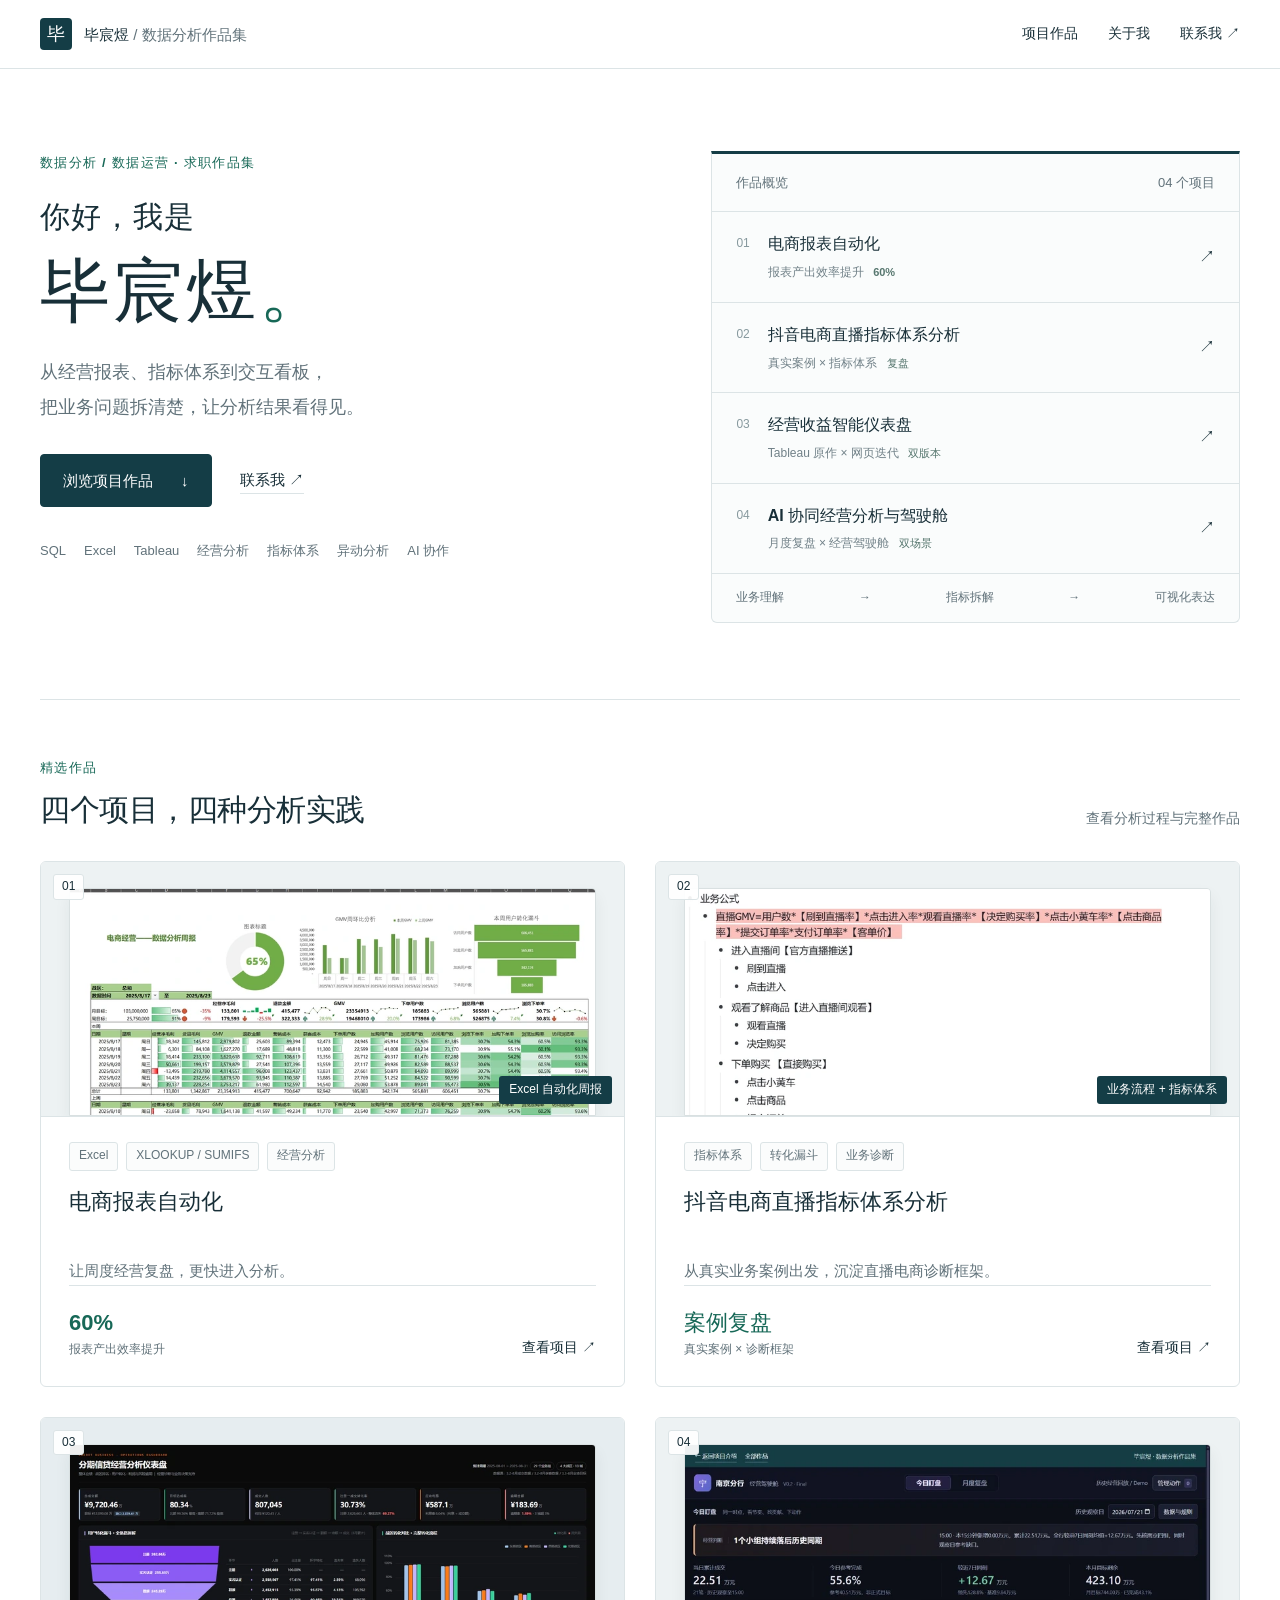
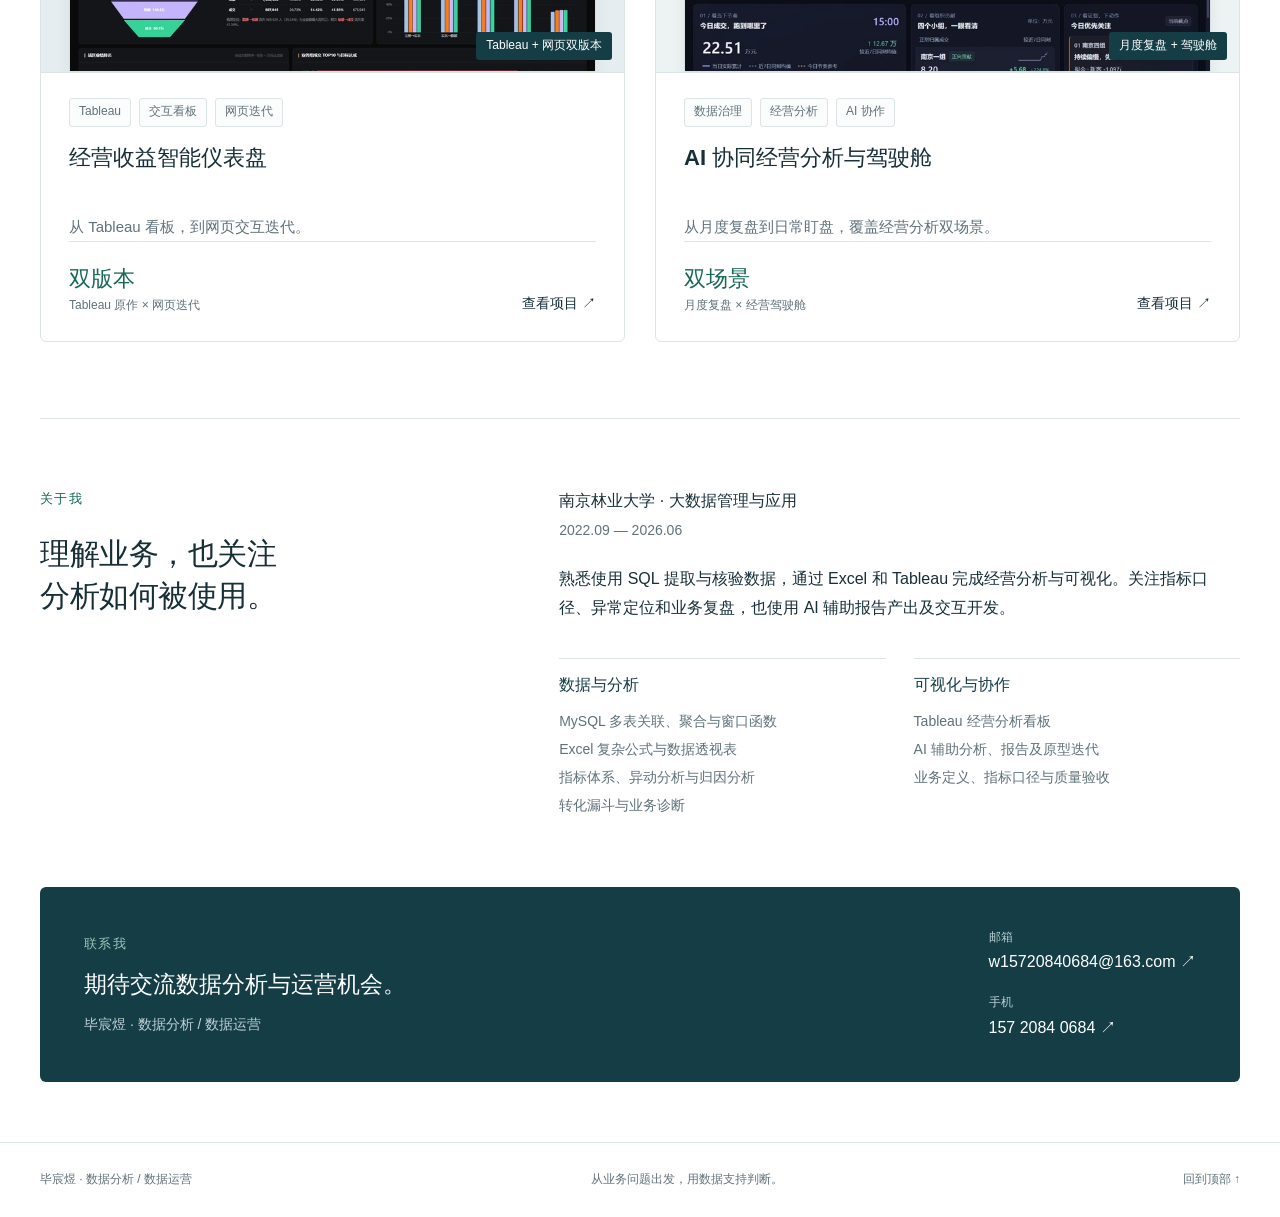
==== commit 8d0c539c: "Use lightweight homepage image previews" ====
--- a/index.html
+++ b/index.html
@@ -1 +1 @@
-<!doctype html><html lang="zh-CN"><head><meta charset="utf-8"><meta name="viewport" content="width=device-width,initial-scale=1"><meta name="description" content="毕宸煜的数据分析与数据运营作品集：Excel 自动化报表、抖音直播指标体系、Tableau 仪表盘与 AI 协同经营分析。"><meta name="theme-color" content="#143d46"><title>数据分析作品集 · 毕宸煜</title><link rel="stylesheet" href="assets/css/site.css"><link rel="stylesheet" href="assets/css/refinement.css"><script src="assets/js/site.js" defer></script></head><body id="top"><a class="skip" href="#main">跳至正文</a><header class="site-header"><div class="nav-inner"><a class="brand" href="index.html"><span class="monogram" aria-hidden="true">毕</span><span>毕宸煜<span class="brand-sub"> / 数据分析作品集</span></span></a><nav aria-label="主导航"><a href="index.html#projects">项目作品</a><a href="index.html#about">关于我</a><a href="index.html#contact">联系我 <span aria-hidden="true">↗</span></a></nav></div></header><main id="main"><section class="hero wrap"><div class="hero-copy"><p class="eyebrow">数据分析 / 数据运营 · 求职作品集</p><h1>你好，我是<span>毕宸煜<span class="name-dot">。</span></span></h1><p class="hero-lede">从经营报表、指标体系到交互看板，<br>把业务问题拆清楚，让分析结果看得见。</p><div class="hero-actions"><a class="button" href="#projects">浏览项目作品 <span aria-hidden="true">↓</span></a><a class="text-link" href="#contact">联系我 ↗</a></div><div class="hero-skills"><span>SQL</span><span>Excel</span><span>Tableau</span><span>经营分析</span><span>指标体系</span><span>异动分析</span><span>AI 协作</span></div></div><aside class="hero-index" aria-label="作品概览"><div class="index-heading"><span>作品概览</span><span>04 个项目</span></div><a href="projects/project-01-excel/index.html"><span class="index-num">01</span><div><strong>电商报表自动化</strong><span>报表产出效率提升 <b>60%</b></span></div><span aria-hidden="true">↗</span></a><a href="projects/project-02-douyin/index.html"><span class="index-num">02</span><div><strong>抖音电商直播指标体系分析</strong><span>真实案例 × 指标体系 <b>复盘</b></span></div><span aria-hidden="true">↗</span></a><a href="projects/project-03-tableau/index.html"><span class="index-num">03</span><div><strong>经营收益智能仪表盘</strong><span>Tableau 原作 × 网页迭代 <b>双版本</b></span></div><span aria-hidden="true">↗</span></a><a href="projects/project-04-ai-dashboard/index.html"><span class="index-num">04</span><div><strong>AI 协同经营分析与驾驶舱</strong><span>月度复盘 × 经营驾驶舱 <b>双场景</b></span></div><span aria-hidden="true">↗</span></a><div class="index-bottom">业务理解 <span>→</span> 指标拆解 <span>→</span> 可视化表达</div></aside></section><section class="projects wrap" id="projects"><div class="section-title"><div><p class="eyebrow">精选作品</p><h2>四个项目，四种分析实践</h2></div><p>查看分析过程与完整作品</p></div><div class="project-grid"><article class="project-card project-card--01"><a class="card-image" href="projects/project-01-excel/index.html" aria-label="查看电商报表自动化"><img src="assets/images/excel-report.png" alt="电商报表自动化作品预览" loading="eager" decoding="async"><span class="card-number">01</span><span class="card-image-label">Excel 自动化周报</span></a><div class="card-content"><div class="tags"><span>Excel</span><span>XLOOKUP / SUMIFS</span><span>经营分析</span></div><h3><a href="projects/project-01-excel/index.html">电商报表自动化</a></h3><p>让周度经营复盘，更快进入分析。</p><div class="card-bottom"><span><strong>60%</strong>报表产出效率提升</span><a href="projects/project-01-excel/index.html">查看项目 ↗</a></div></div></article><article class="project-card project-card--02"><a class="card-image" href="projects/project-02-douyin/index.html" aria-label="查看抖音电商直播指标体系分析"><img src="assets/images/douyin-metrics.png" alt="抖音电商直播指标体系分析作品预览" loading="eager" decoding="async"><span class="card-number">02</span><span class="card-image-label">业务流程 + 指标体系</span></a><div class="card-content"><div class="tags"><span>指标体系</span><span>转化漏斗</span><span>业务诊断</span></div><h3><a href="projects/project-02-douyin/index.html">抖音电商直播指标体系分析</a></h3><p>从真实业务案例出发，沉淀直播电商诊断框架。</p><div class="card-bottom"><span><strong>案例复盘</strong>真实案例 × 诊断框架</span><a href="projects/project-02-douyin/index.html">查看项目 ↗</a></div></div></article><article class="project-card project-card--03"><a class="card-image" href="projects/project-03-tableau/index.html" aria-label="查看经营收益智能仪表盘"><img src="assets/images/tableau-web.png" alt="经营收益智能仪表盘作品预览" loading="lazy" decoding="async"><span class="card-number">03</span><span class="card-image-label">Tableau + 网页双版本</span></a><div class="card-content"><div class="tags"><span>Tableau</span><span>交互看板</span><span>网页迭代</span></div><h3><a href="projects/project-03-tableau/index.html">经营收益智能仪表盘</a></h3><p>从 Tableau 看板，到网页交互迭代。</p><div class="card-bottom"><span><strong>双版本</strong>Tableau 原作 × 网页迭代</span><a href="projects/project-03-tableau/index.html">查看项目 ↗</a></div></div></article><article class="project-card project-card--04"><a class="card-image" href="projects/project-04-ai-dashboard/index.html" aria-label="查看AI 协同经营分析与驾驶舱"><img src="assets/images/dashboard-preview.png" alt="AI 协同经营分析与驾驶舱作品预览" loading="lazy" decoding="async"><span class="card-number">04</span><span class="card-image-label">月度复盘 + 驾驶舱</span></a><div class="card-content"><div class="tags"><span>数据治理</span><span>经营分析</span><span>AI 协作</span></div><h3><a href="projects/project-04-ai-dashboard/index.html">AI 协同经营分析与驾驶舱</a></h3><p>从月度复盘到日常盯盘，覆盖经营分析双场景。</p><div class="card-bottom"><span><strong>双场景</strong>月度复盘 × 经营驾驶舱</span><a href="projects/project-04-ai-dashboard/index.html">查看项目 ↗</a></div></div></article></div></section><section class="about wrap" id="about"><div><p class="eyebrow">关于我</p><h2>理解业务，也关注<br>分析如何被使用。</h2></div><div class="about-content"><p>南京林业大学 · 大数据管理与应用<br><span class="muted">2022.09 — 2026.06</span></p><p>熟悉使用 SQL 提取与核验数据，通过 Excel 和 Tableau 完成经营分析与可视化。关注指标口径、异常定位和业务复盘，也使用 AI 辅助报告产出及交互开发。</p><div class="about-columns"><div><h3>数据与分析</h3><p>MySQL 多表关联、聚合与窗口函数<br>Excel 复杂公式与数据透视表<br>指标体系、异动分析与归因分析<br>转化漏斗与业务诊断</p></div><div><h3>可视化与协作</h3><p>Tableau 经营分析看板<br>AI 辅助分析、报告及原型迭代<br>业务定义、指标口径与质量验收</p></div></div></div></section><section class="contact wrap" id="contact"><div><p class="eyebrow">联系我</p><h2>期待交流数据分析与运营机会。</h2><p>毕宸煜 · 数据分析 / 数据运营</p></div><div class="contact-links"><a href="mailto:w15720840684@163.com"><span>邮箱</span>w15720840684@163.com ↗</a><a href="tel:+8615720840684"><span>手机</span>157 2084 0684 ↗</a></div></section></main><footer class="site-footer"><a href="index.html">毕宸煜 · 数据分析 / 数据运营</a><span>从业务问题出发，用数据支持判断。</span><a href="#top">回到顶部 ↑</a></footer><dialog class="lightbox" aria-labelledby="lightbox-title"><div class="lightbox-bar"><strong id="lightbox-title">高清作品</strong><div><button type="button" id="zoom-toggle">原尺寸查看</button><button type="button" id="lightbox-close" aria-label="关闭大图">关闭 ×</button></div></div><div class="lightbox-stage" tabindex="0" aria-label="图片区域，原尺寸模式可滚动查看"><img alt=""></div><p class="lightbox-hint">可切换原尺寸，滚动查看细节 · 按 ESC 或点击图片外的背景关闭</p></dialog></body></html>+<!doctype html><html lang="zh-CN"><head><meta charset="utf-8"><meta name="viewport" content="width=device-width,initial-scale=1"><meta name="description" content="毕宸煜的数据分析与数据运营作品集：Excel 自动化报表、抖音直播指标体系、Tableau 仪表盘与 AI 协同经营分析。"><meta name="theme-color" content="#143d46"><title>数据分析作品集 · 毕宸煜</title><link rel="stylesheet" href="assets/css/site.css"><link rel="stylesheet" href="assets/css/refinement.css"><script src="assets/js/site.js" defer></script></head><body id="top"><a class="skip" href="#main">跳至正文</a><header class="site-header"><div class="nav-inner"><a class="brand" href="index.html"><span class="monogram" aria-hidden="true">毕</span><span>毕宸煜<span class="brand-sub"> / 数据分析作品集</span></span></a><nav aria-label="主导航"><a href="index.html#projects">项目作品</a><a href="index.html#about">关于我</a><a href="index.html#contact">联系我 <span aria-hidden="true">↗</span></a></nav></div></header><main id="main"><section class="hero wrap"><div class="hero-copy"><p class="eyebrow">数据分析 / 数据运营 · 求职作品集</p><h1>你好，我是<span>毕宸煜<span class="name-dot">。</span></span></h1><p class="hero-lede">从经营报表、指标体系到交互看板，<br>把业务问题拆清楚，让分析结果看得见。</p><div class="hero-actions"><a class="button" href="#projects">浏览项目作品 <span aria-hidden="true">↓</span></a><a class="text-link" href="#contact">联系我 ↗</a></div><div class="hero-skills"><span>SQL</span><span>Excel</span><span>Tableau</span><span>经营分析</span><span>指标体系</span><span>异动分析</span><span>AI 协作</span></div></div><aside class="hero-index" aria-label="作品概览"><div class="index-heading"><span>作品概览</span><span>04 个项目</span></div><a href="projects/project-01-excel/index.html"><span class="index-num">01</span><div><strong>电商报表自动化</strong><span>报表产出效率提升 <b>60%</b></span></div><span aria-hidden="true">↗</span></a><a href="projects/project-02-douyin/index.html"><span class="index-num">02</span><div><strong>抖音电商直播指标体系分析</strong><span>真实案例 × 指标体系 <b>复盘</b></span></div><span aria-hidden="true">↗</span></a><a href="projects/project-03-tableau/index.html"><span class="index-num">03</span><div><strong>经营收益智能仪表盘</strong><span>Tableau 原作 × 网页迭代 <b>双版本</b></span></div><span aria-hidden="true">↗</span></a><a href="projects/project-04-ai-dashboard/index.html"><span class="index-num">04</span><div><strong>AI 协同经营分析与驾驶舱</strong><span>月度复盘 × 经营驾驶舱 <b>双场景</b></span></div><span aria-hidden="true">↗</span></a><div class="index-bottom">业务理解 <span>→</span> 指标拆解 <span>→</span> 可视化表达</div></aside></section><section class="projects wrap" id="projects"><div class="section-title"><div><p class="eyebrow">精选作品</p><h2>四个项目，四种分析实践</h2></div><p>查看分析过程与完整作品</p></div><div class="project-grid"><article class="project-card project-card--01"><a class="card-image" href="projects/project-01-excel/index.html" aria-label="查看电商报表自动化"><img src="assets/images/excel-report-thumb.webp" alt="电商报表自动化作品预览" loading="eager" decoding="async"><span class="card-number">01</span><span class="card-image-label">Excel 自动化周报</span></a><div class="card-content"><div class="tags"><span>Excel</span><span>XLOOKUP / SUMIFS</span><span>经营分析</span></div><h3><a href="projects/project-01-excel/index.html">电商报表自动化</a></h3><p>让周度经营复盘，更快进入分析。</p><div class="card-bottom"><span><strong>60%</strong>报表产出效率提升</span><a href="projects/project-01-excel/index.html">查看项目 ↗</a></div></div></article><article class="project-card project-card--02"><a class="card-image" href="projects/project-02-douyin/index.html" aria-label="查看抖音电商直播指标体系分析"><img src="assets/images/douyin-metrics-thumb.webp" alt="抖音电商直播指标体系分析作品预览" loading="eager" decoding="async"><span class="card-number">02</span><span class="card-image-label">业务流程 + 指标体系</span></a><div class="card-content"><div class="tags"><span>指标体系</span><span>转化漏斗</span><span>业务诊断</span></div><h3><a href="projects/project-02-douyin/index.html">抖音电商直播指标体系分析</a></h3><p>从真实业务案例出发，沉淀直播电商诊断框架。</p><div class="card-bottom"><span><strong>案例复盘</strong>真实案例 × 诊断框架</span><a href="projects/project-02-douyin/index.html">查看项目 ↗</a></div></div></article><article class="project-card project-card--03"><a class="card-image" href="projects/project-03-tableau/index.html" aria-label="查看经营收益智能仪表盘"><img src="assets/images/tableau-web-thumb.webp" alt="经营收益智能仪表盘作品预览" loading="lazy" decoding="async"><span class="card-number">03</span><span class="card-image-label">Tableau + 网页双版本</span></a><div class="card-content"><div class="tags"><span>Tableau</span><span>交互看板</span><span>网页迭代</span></div><h3><a href="projects/project-03-tableau/index.html">经营收益智能仪表盘</a></h3><p>从 Tableau 看板，到网页交互迭代。</p><div class="card-bottom"><span><strong>双版本</strong>Tableau 原作 × 网页迭代</span><a href="projects/project-03-tableau/index.html">查看项目 ↗</a></div></div></article><article class="project-card project-card--04"><a class="card-image" href="projects/project-04-ai-dashboard/index.html" aria-label="查看AI 协同经营分析与驾驶舱"><img src="assets/images/dashboard-thumb.webp" alt="AI 协同经营分析与驾驶舱作品预览" loading="lazy" decoding="async"><span class="card-number">04</span><span class="card-image-label">月度复盘 + 驾驶舱</span></a><div class="card-content"><div class="tags"><span>数据治理</span><span>经营分析</span><span>AI 协作</span></div><h3><a href="projects/project-04-ai-dashboard/index.html">AI 协同经营分析与驾驶舱</a></h3><p>从月度复盘到日常盯盘，覆盖经营分析双场景。</p><div class="card-bottom"><span><strong>双场景</strong>月度复盘 × 经营驾驶舱</span><a href="projects/project-04-ai-dashboard/index.html">查看项目 ↗</a></div></div></article></div></section><section class="about wrap" id="about"><div><p class="eyebrow">关于我</p><h2>理解业务，也关注<br>分析如何被使用。</h2></div><div class="about-content"><p>南京林业大学 · 大数据管理与应用<br><span class="muted">2022.09 — 2026.06</span></p><p>熟悉使用 SQL 提取与核验数据，通过 Excel 和 Tableau 完成经营分析与可视化。关注指标口径、异常定位和业务复盘，也使用 AI 辅助报告产出及交互开发。</p><div class="about-columns"><div><h3>数据与分析</h3><p>MySQL 多表关联、聚合与窗口函数<br>Excel 复杂公式与数据透视表<br>指标体系、异动分析与归因分析<br>转化漏斗与业务诊断</p></div><div><h3>可视化与协作</h3><p>Tableau 经营分析看板<br>AI 辅助分析、报告及原型迭代<br>业务定义、指标口径与质量验收</p></div></div></div></section><section class="contact wrap" id="contact"><div><p class="eyebrow">联系我</p><h2>期待交流数据分析与运营机会。</h2><p>毕宸煜 · 数据分析 / 数据运营</p></div><div class="contact-links"><a href="mailto:w15720840684@163.com"><span>邮箱</span>w15720840684@163.com ↗</a><a href="tel:+8615720840684"><span>手机</span>157 2084 0684 ↗</a></div></section></main><footer class="site-footer"><a href="index.html">毕宸煜 · 数据分析 / 数据运营</a><span>从业务问题出发，用数据支持判断。</span><a href="#top">回到顶部 ↑</a></footer><dialog class="lightbox" aria-labelledby="lightbox-title"><div class="lightbox-bar"><strong id="lightbox-title">高清作品</strong><div><button type="button" id="zoom-toggle">原尺寸查看</button><button type="button" id="lightbox-close" aria-label="关闭大图">关闭 ×</button></div></div><div class="lightbox-stage" tabindex="0" aria-label="图片区域，原尺寸模式可滚动查看"><img alt=""></div><p class="lightbox-hint">可切换原尺寸，滚动查看细节 · 按 ESC 或点击图片外的背景关闭</p></dialog></body></html>
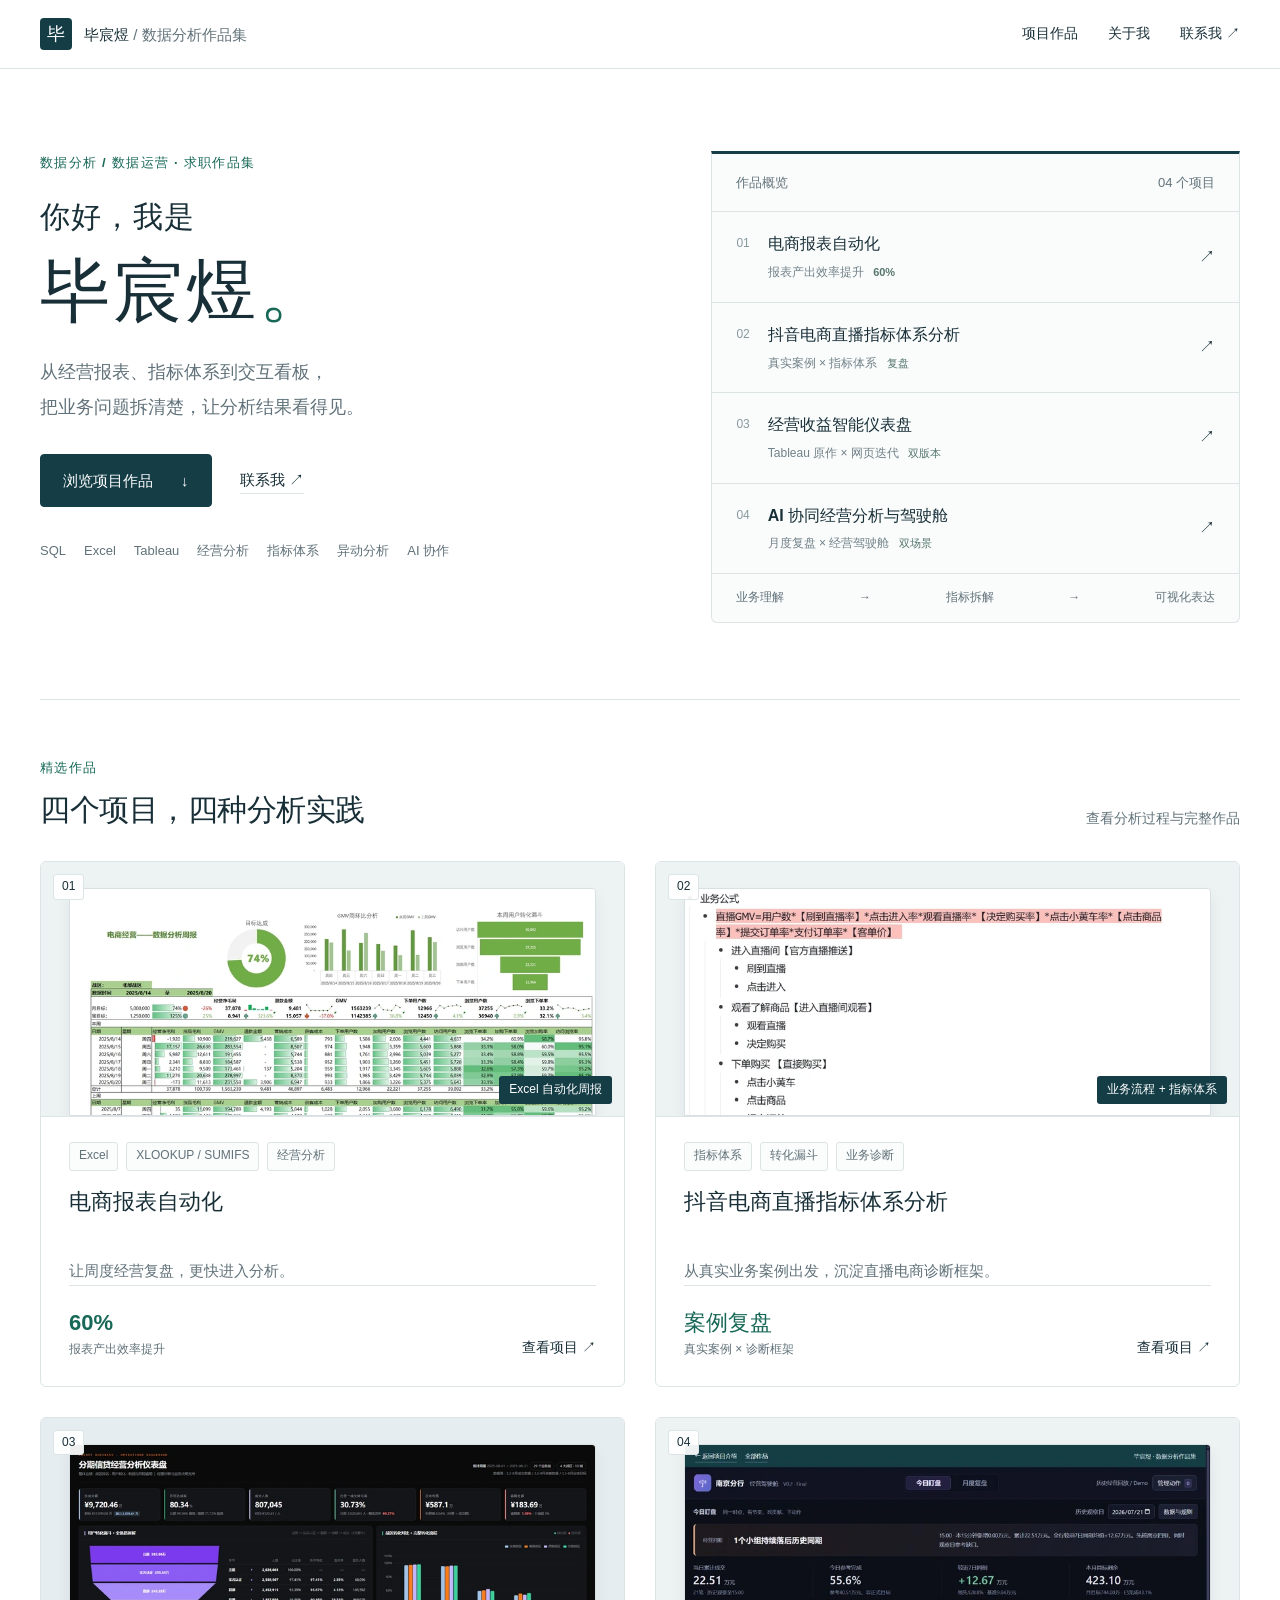
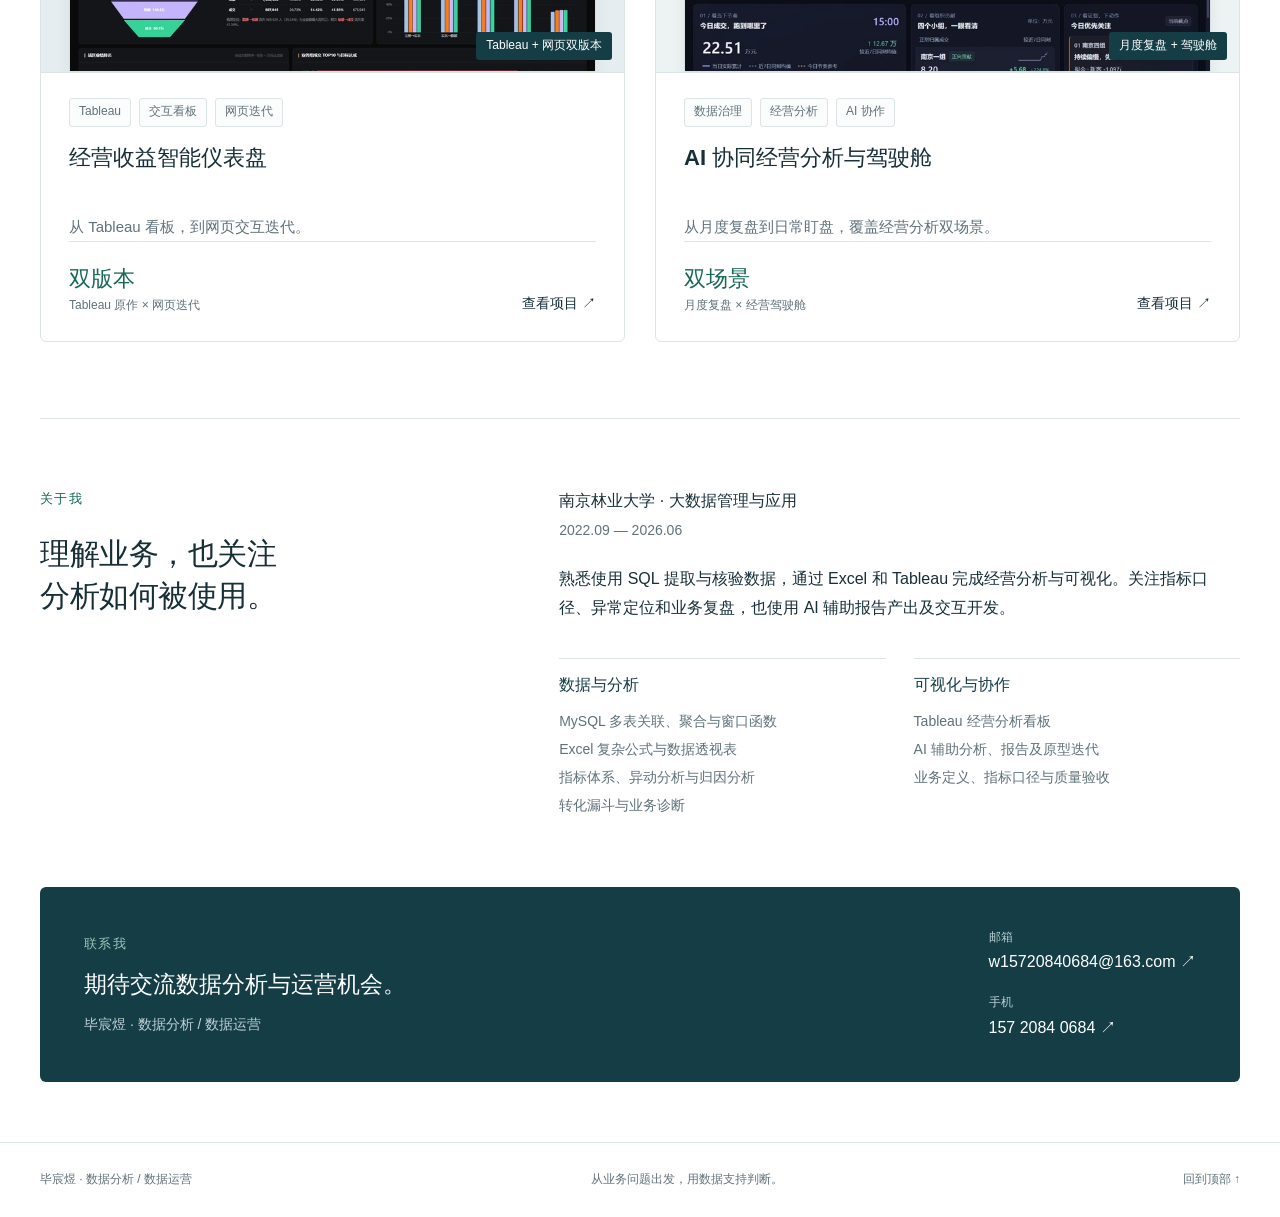
==== commit 6d48de6d: "Refresh Excel screenshot cache" ====
--- a/index.html
+++ b/index.html
@@ -1 +1 @@
-<!doctype html><html lang="zh-CN"><head><meta charset="utf-8"><meta name="viewport" content="width=device-width,initial-scale=1"><meta name="description" content="毕宸煜的数据分析与数据运营作品集：Excel 自动化报表、抖音直播指标体系、Tableau 仪表盘与 AI 协同经营分析。"><meta name="theme-color" content="#143d46"><title>数据分析作品集 · 毕宸煜</title><link rel="stylesheet" href="assets/css/site.css"><link rel="stylesheet" href="assets/css/refinement.css"><script src="assets/js/site.js" defer></script></head><body id="top"><a class="skip" href="#main">跳至正文</a><header class="site-header"><div class="nav-inner"><a class="brand" href="index.html"><span class="monogram" aria-hidden="true">毕</span><span>毕宸煜<span class="brand-sub"> / 数据分析作品集</span></span></a><nav aria-label="主导航"><a href="index.html#projects">项目作品</a><a href="index.html#about">关于我</a><a href="index.html#contact">联系我 <span aria-hidden="true">↗</span></a></nav></div></header><main id="main"><section class="hero wrap"><div class="hero-copy"><p class="eyebrow">数据分析 / 数据运营 · 求职作品集</p><h1>你好，我是<span>毕宸煜<span class="name-dot">。</span></span></h1><p class="hero-lede">从经营报表、指标体系到交互看板，<br>把业务问题拆清楚，让分析结果看得见。</p><div class="hero-actions"><a class="button" href="#projects">浏览项目作品 <span aria-hidden="true">↓</span></a><a class="text-link" href="#contact">联系我 ↗</a></div><div class="hero-skills"><span>SQL</span><span>Excel</span><span>Tableau</span><span>经营分析</span><span>指标体系</span><span>异动分析</span><span>AI 协作</span></div></div><aside class="hero-index" aria-label="作品概览"><div class="index-heading"><span>作品概览</span><span>04 个项目</span></div><a href="projects/project-01-excel/index.html"><span class="index-num">01</span><div><strong>电商报表自动化</strong><span>报表产出效率提升 <b>60%</b></span></div><span aria-hidden="true">↗</span></a><a href="projects/project-02-douyin/index.html"><span class="index-num">02</span><div><strong>抖音电商直播指标体系分析</strong><span>真实案例 × 指标体系 <b>复盘</b></span></div><span aria-hidden="true">↗</span></a><a href="projects/project-03-tableau/index.html"><span class="index-num">03</span><div><strong>经营收益智能仪表盘</strong><span>Tableau 原作 × 网页迭代 <b>双版本</b></span></div><span aria-hidden="true">↗</span></a><a href="projects/project-04-ai-dashboard/index.html"><span class="index-num">04</span><div><strong>AI 协同经营分析与驾驶舱</strong><span>月度复盘 × 经营驾驶舱 <b>双场景</b></span></div><span aria-hidden="true">↗</span></a><div class="index-bottom">业务理解 <span>→</span> 指标拆解 <span>→</span> 可视化表达</div></aside></section><section class="projects wrap" id="projects"><div class="section-title"><div><p class="eyebrow">精选作品</p><h2>四个项目，四种分析实践</h2></div><p>查看分析过程与完整作品</p></div><div class="project-grid"><article class="project-card project-card--01"><a class="card-image" href="projects/project-01-excel/index.html" aria-label="查看电商报表自动化"><img src="assets/images/excel-report-thumb.webp" alt="电商报表自动化作品预览" loading="eager" decoding="async"><span class="card-number">01</span><span class="card-image-label">Excel 自动化周报</span></a><div class="card-content"><div class="tags"><span>Excel</span><span>XLOOKUP / SUMIFS</span><span>经营分析</span></div><h3><a href="projects/project-01-excel/index.html">电商报表自动化</a></h3><p>让周度经营复盘，更快进入分析。</p><div class="card-bottom"><span><strong>60%</strong>报表产出效率提升</span><a href="projects/project-01-excel/index.html">查看项目 ↗</a></div></div></article><article class="project-card project-card--02"><a class="card-image" href="projects/project-02-douyin/index.html" aria-label="查看抖音电商直播指标体系分析"><img src="assets/images/douyin-metrics-thumb.webp" alt="抖音电商直播指标体系分析作品预览" loading="eager" decoding="async"><span class="card-number">02</span><span class="card-image-label">业务流程 + 指标体系</span></a><div class="card-content"><div class="tags"><span>指标体系</span><span>转化漏斗</span><span>业务诊断</span></div><h3><a href="projects/project-02-douyin/index.html">抖音电商直播指标体系分析</a></h3><p>从真实业务案例出发，沉淀直播电商诊断框架。</p><div class="card-bottom"><span><strong>案例复盘</strong>真实案例 × 诊断框架</span><a href="projects/project-02-douyin/index.html">查看项目 ↗</a></div></div></article><article class="project-card project-card--03"><a class="card-image" href="projects/project-03-tableau/index.html" aria-label="查看经营收益智能仪表盘"><img src="assets/images/tableau-web-thumb.webp" alt="经营收益智能仪表盘作品预览" loading="lazy" decoding="async"><span class="card-number">03</span><span class="card-image-label">Tableau + 网页双版本</span></a><div class="card-content"><div class="tags"><span>Tableau</span><span>交互看板</span><span>网页迭代</span></div><h3><a href="projects/project-03-tableau/index.html">经营收益智能仪表盘</a></h3><p>从 Tableau 看板，到网页交互迭代。</p><div class="card-bottom"><span><strong>双版本</strong>Tableau 原作 × 网页迭代</span><a href="projects/project-03-tableau/index.html">查看项目 ↗</a></div></div></article><article class="project-card project-card--04"><a class="card-image" href="projects/project-04-ai-dashboard/index.html" aria-label="查看AI 协同经营分析与驾驶舱"><img src="assets/images/dashboard-thumb.webp" alt="AI 协同经营分析与驾驶舱作品预览" loading="lazy" decoding="async"><span class="card-number">04</span><span class="card-image-label">月度复盘 + 驾驶舱</span></a><div class="card-content"><div class="tags"><span>数据治理</span><span>经营分析</span><span>AI 协作</span></div><h3><a href="projects/project-04-ai-dashboard/index.html">AI 协同经营分析与驾驶舱</a></h3><p>从月度复盘到日常盯盘，覆盖经营分析双场景。</p><div class="card-bottom"><span><strong>双场景</strong>月度复盘 × 经营驾驶舱</span><a href="projects/project-04-ai-dashboard/index.html">查看项目 ↗</a></div></div></article></div></section><section class="about wrap" id="about"><div><p class="eyebrow">关于我</p><h2>理解业务，也关注<br>分析如何被使用。</h2></div><div class="about-content"><p>南京林业大学 · 大数据管理与应用<br><span class="muted">2022.09 — 2026.06</span></p><p>熟悉使用 SQL 提取与核验数据，通过 Excel 和 Tableau 完成经营分析与可视化。关注指标口径、异常定位和业务复盘，也使用 AI 辅助报告产出及交互开发。</p><div class="about-columns"><div><h3>数据与分析</h3><p>MySQL 多表关联、聚合与窗口函数<br>Excel 复杂公式与数据透视表<br>指标体系、异动分析与归因分析<br>转化漏斗与业务诊断</p></div><div><h3>可视化与协作</h3><p>Tableau 经营分析看板<br>AI 辅助分析、报告及原型迭代<br>业务定义、指标口径与质量验收</p></div></div></div></section><section class="contact wrap" id="contact"><div><p class="eyebrow">联系我</p><h2>期待交流数据分析与运营机会。</h2><p>毕宸煜 · 数据分析 / 数据运营</p></div><div class="contact-links"><a href="mailto:w15720840684@163.com"><span>邮箱</span>w15720840684@163.com ↗</a><a href="tel:+8615720840684"><span>手机</span>157 2084 0684 ↗</a></div></section></main><footer class="site-footer"><a href="index.html">毕宸煜 · 数据分析 / 数据运营</a><span>从业务问题出发，用数据支持判断。</span><a href="#top">回到顶部 ↑</a></footer><dialog class="lightbox" aria-labelledby="lightbox-title"><div class="lightbox-bar"><strong id="lightbox-title">高清作品</strong><div><button type="button" id="zoom-toggle">原尺寸查看</button><button type="button" id="lightbox-close" aria-label="关闭大图">关闭 ×</button></div></div><div class="lightbox-stage" tabindex="0" aria-label="图片区域，原尺寸模式可滚动查看"><img alt=""></div><p class="lightbox-hint">可切换原尺寸，滚动查看细节 · 按 ESC 或点击图片外的背景关闭</p></dialog></body></html>+<!doctype html><html lang="zh-CN"><head><meta charset="utf-8"><meta name="viewport" content="width=device-width,initial-scale=1"><meta name="description" content="毕宸煜的数据分析与数据运营作品集：Excel 自动化报表、抖音直播指标体系、Tableau 仪表盘与 AI 协同经营分析。"><meta name="theme-color" content="#143d46"><title>数据分析作品集 · 毕宸煜</title><link rel="stylesheet" href="assets/css/site.css"><link rel="stylesheet" href="assets/css/refinement.css"><script src="assets/js/site.js" defer></script></head><body id="top"><a class="skip" href="#main">跳至正文</a><header class="site-header"><div class="nav-inner"><a class="brand" href="index.html"><span class="monogram" aria-hidden="true">毕</span><span>毕宸煜<span class="brand-sub"> / 数据分析作品集</span></span></a><nav aria-label="主导航"><a href="index.html#projects">项目作品</a><a href="index.html#about">关于我</a><a href="index.html#contact">联系我 <span aria-hidden="true">↗</span></a></nav></div></header><main id="main"><section class="hero wrap"><div class="hero-copy"><p class="eyebrow">数据分析 / 数据运营 · 求职作品集</p><h1>你好，我是<span>毕宸煜<span class="name-dot">。</span></span></h1><p class="hero-lede">从经营报表、指标体系到交互看板，<br>把业务问题拆清楚，让分析结果看得见。</p><div class="hero-actions"><a class="button" href="#projects">浏览项目作品 <span aria-hidden="true">↓</span></a><a class="text-link" href="#contact">联系我 ↗</a></div><div class="hero-skills"><span>SQL</span><span>Excel</span><span>Tableau</span><span>经营分析</span><span>指标体系</span><span>异动分析</span><span>AI 协作</span></div></div><aside class="hero-index" aria-label="作品概览"><div class="index-heading"><span>作品概览</span><span>04 个项目</span></div><a href="projects/project-01-excel/index.html"><span class="index-num">01</span><div><strong>电商报表自动化</strong><span>报表产出效率提升 <b>60%</b></span></div><span aria-hidden="true">↗</span></a><a href="projects/project-02-douyin/index.html"><span class="index-num">02</span><div><strong>抖音电商直播指标体系分析</strong><span>真实案例 × 指标体系 <b>复盘</b></span></div><span aria-hidden="true">↗</span></a><a href="projects/project-03-tableau/index.html"><span class="index-num">03</span><div><strong>经营收益智能仪表盘</strong><span>Tableau 原作 × 网页迭代 <b>双版本</b></span></div><span aria-hidden="true">↗</span></a><a href="projects/project-04-ai-dashboard/index.html"><span class="index-num">04</span><div><strong>AI 协同经营分析与驾驶舱</strong><span>月度复盘 × 经营驾驶舱 <b>双场景</b></span></div><span aria-hidden="true">↗</span></a><div class="index-bottom">业务理解 <span>→</span> 指标拆解 <span>→</span> 可视化表达</div></aside></section><section class="projects wrap" id="projects"><div class="section-title"><div><p class="eyebrow">精选作品</p><h2>四个项目，四种分析实践</h2></div><p>查看分析过程与完整作品</p></div><div class="project-grid"><article class="project-card project-card--01"><a class="card-image" href="projects/project-01-excel/index.html" aria-label="查看电商报表自动化"><img src="assets/images/excel-report-thumb.webp?v=2" alt="电商报表自动化作品预览" loading="eager" decoding="async"><span class="card-number">01</span><span class="card-image-label">Excel 自动化周报</span></a><div class="card-content"><div class="tags"><span>Excel</span><span>XLOOKUP / SUMIFS</span><span>经营分析</span></div><h3><a href="projects/project-01-excel/index.html">电商报表自动化</a></h3><p>让周度经营复盘，更快进入分析。</p><div class="card-bottom"><span><strong>60%</strong>报表产出效率提升</span><a href="projects/project-01-excel/index.html">查看项目 ↗</a></div></div></article><article class="project-card project-card--02"><a class="card-image" href="projects/project-02-douyin/index.html" aria-label="查看抖音电商直播指标体系分析"><img src="assets/images/douyin-metrics-thumb.webp" alt="抖音电商直播指标体系分析作品预览" loading="eager" decoding="async"><span class="card-number">02</span><span class="card-image-label">业务流程 + 指标体系</span></a><div class="card-content"><div class="tags"><span>指标体系</span><span>转化漏斗</span><span>业务诊断</span></div><h3><a href="projects/project-02-douyin/index.html">抖音电商直播指标体系分析</a></h3><p>从真实业务案例出发，沉淀直播电商诊断框架。</p><div class="card-bottom"><span><strong>案例复盘</strong>真实案例 × 诊断框架</span><a href="projects/project-02-douyin/index.html">查看项目 ↗</a></div></div></article><article class="project-card project-card--03"><a class="card-image" href="projects/project-03-tableau/index.html" aria-label="查看经营收益智能仪表盘"><img src="assets/images/tableau-web-thumb.webp" alt="经营收益智能仪表盘作品预览" loading="lazy" decoding="async"><span class="card-number">03</span><span class="card-image-label">Tableau + 网页双版本</span></a><div class="card-content"><div class="tags"><span>Tableau</span><span>交互看板</span><span>网页迭代</span></div><h3><a href="projects/project-03-tableau/index.html">经营收益智能仪表盘</a></h3><p>从 Tableau 看板，到网页交互迭代。</p><div class="card-bottom"><span><strong>双版本</strong>Tableau 原作 × 网页迭代</span><a href="projects/project-03-tableau/index.html">查看项目 ↗</a></div></div></article><article class="project-card project-card--04"><a class="card-image" href="projects/project-04-ai-dashboard/index.html" aria-label="查看AI 协同经营分析与驾驶舱"><img src="assets/images/dashboard-thumb.webp" alt="AI 协同经营分析与驾驶舱作品预览" loading="lazy" decoding="async"><span class="card-number">04</span><span class="card-image-label">月度复盘 + 驾驶舱</span></a><div class="card-content"><div class="tags"><span>数据治理</span><span>经营分析</span><span>AI 协作</span></div><h3><a href="projects/project-04-ai-dashboard/index.html">AI 协同经营分析与驾驶舱</a></h3><p>从月度复盘到日常盯盘，覆盖经营分析双场景。</p><div class="card-bottom"><span><strong>双场景</strong>月度复盘 × 经营驾驶舱</span><a href="projects/project-04-ai-dashboard/index.html">查看项目 ↗</a></div></div></article></div></section><section class="about wrap" id="about"><div><p class="eyebrow">关于我</p><h2>理解业务，也关注<br>分析如何被使用。</h2></div><div class="about-content"><p>南京林业大学 · 大数据管理与应用<br><span class="muted">2022.09 — 2026.06</span></p><p>熟悉使用 SQL 提取与核验数据，通过 Excel 和 Tableau 完成经营分析与可视化。关注指标口径、异常定位和业务复盘，也使用 AI 辅助报告产出及交互开发。</p><div class="about-columns"><div><h3>数据与分析</h3><p>MySQL 多表关联、聚合与窗口函数<br>Excel 复杂公式与数据透视表<br>指标体系、异动分析与归因分析<br>转化漏斗与业务诊断</p></div><div><h3>可视化与协作</h3><p>Tableau 经营分析看板<br>AI 辅助分析、报告及原型迭代<br>业务定义、指标口径与质量验收</p></div></div></div></section><section class="contact wrap" id="contact"><div><p class="eyebrow">联系我</p><h2>期待交流数据分析与运营机会。</h2><p>毕宸煜 · 数据分析 / 数据运营</p></div><div class="contact-links"><a href="mailto:w15720840684@163.com"><span>邮箱</span>w15720840684@163.com ↗</a><a href="tel:+8615720840684"><span>手机</span>157 2084 0684 ↗</a></div></section></main><footer class="site-footer"><a href="index.html">毕宸煜 · 数据分析 / 数据运营</a><span>从业务问题出发，用数据支持判断。</span><a href="#top">回到顶部 ↑</a></footer><dialog class="lightbox" aria-labelledby="lightbox-title"><div class="lightbox-bar"><strong id="lightbox-title">高清作品</strong><div><button type="button" id="zoom-toggle">原尺寸查看</button><button type="button" id="lightbox-close" aria-label="关闭大图">关闭 ×</button></div></div><div class="lightbox-stage" tabindex="0" aria-label="图片区域，原尺寸模式可滚动查看"><img alt=""></div><p class="lightbox-hint">可切换原尺寸，滚动查看细节 · 按 ESC 或点击图片外的背景关闭</p></dialog></body></html>
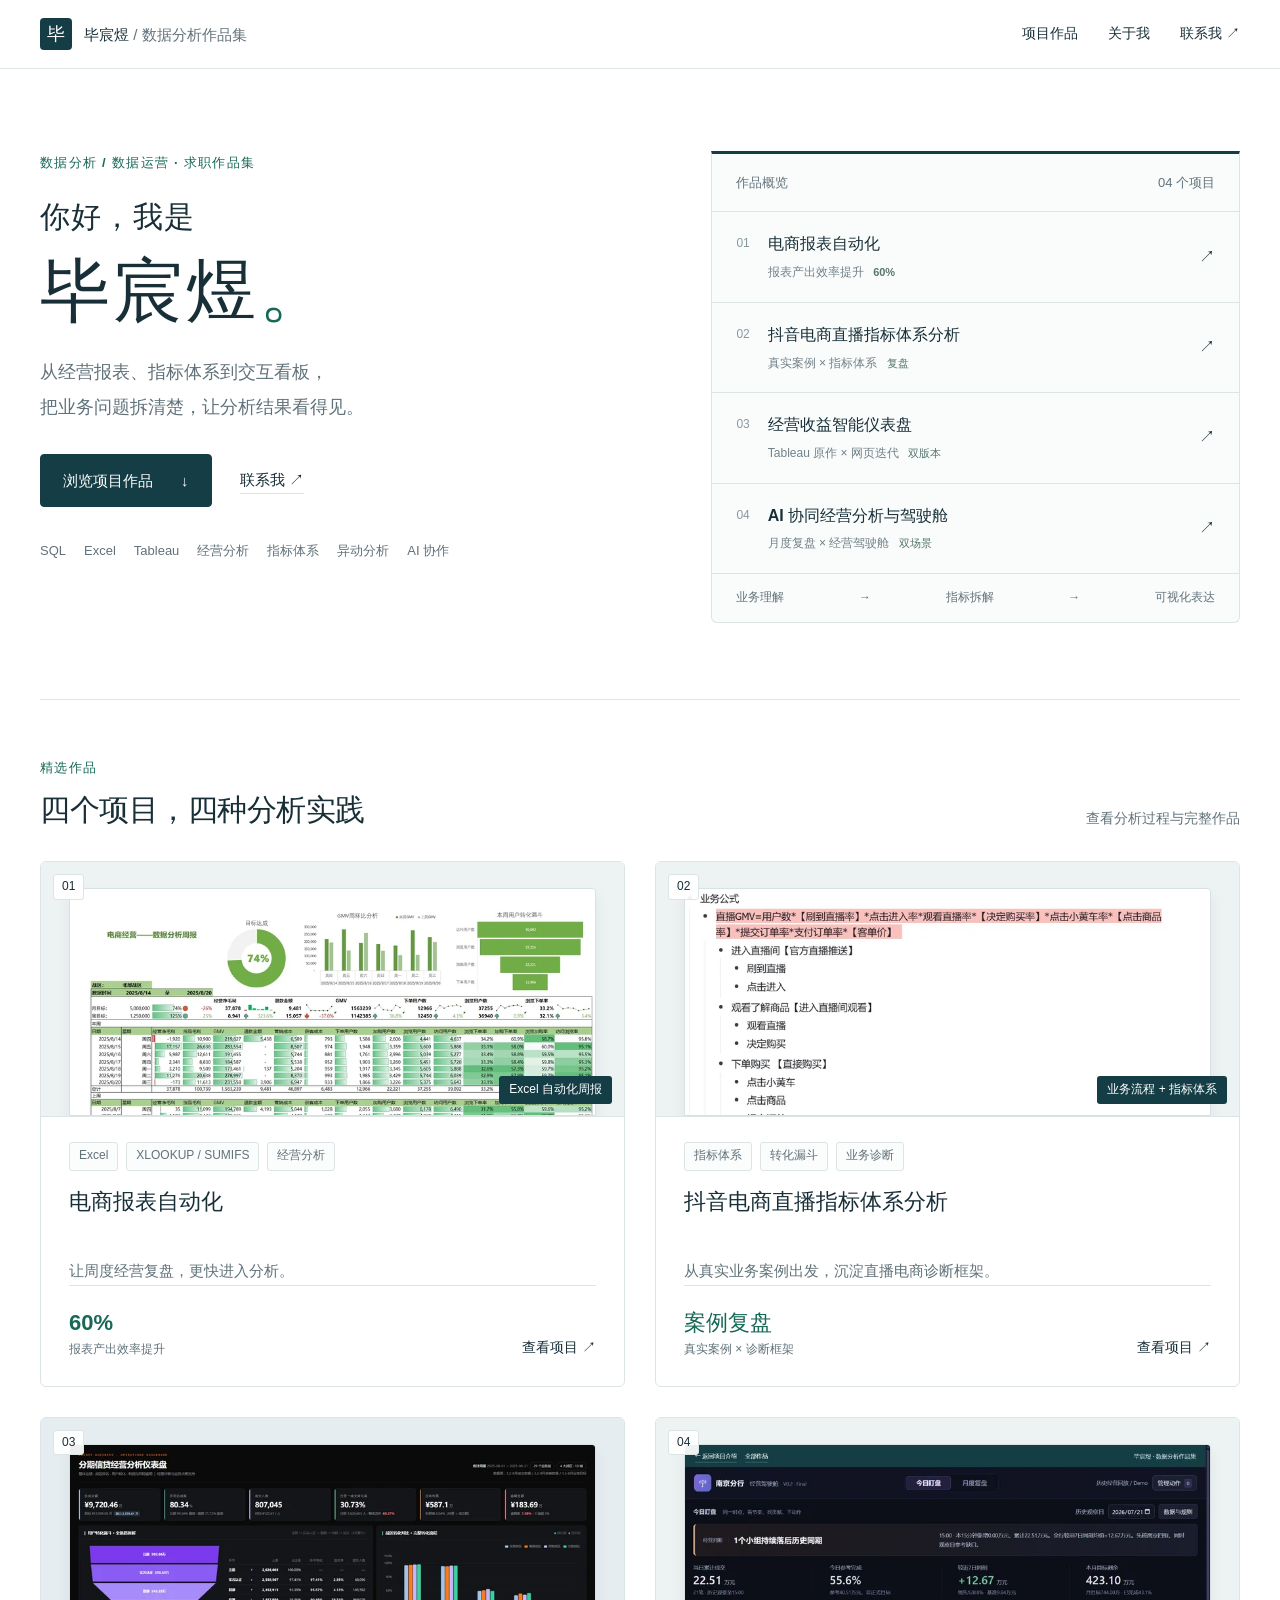
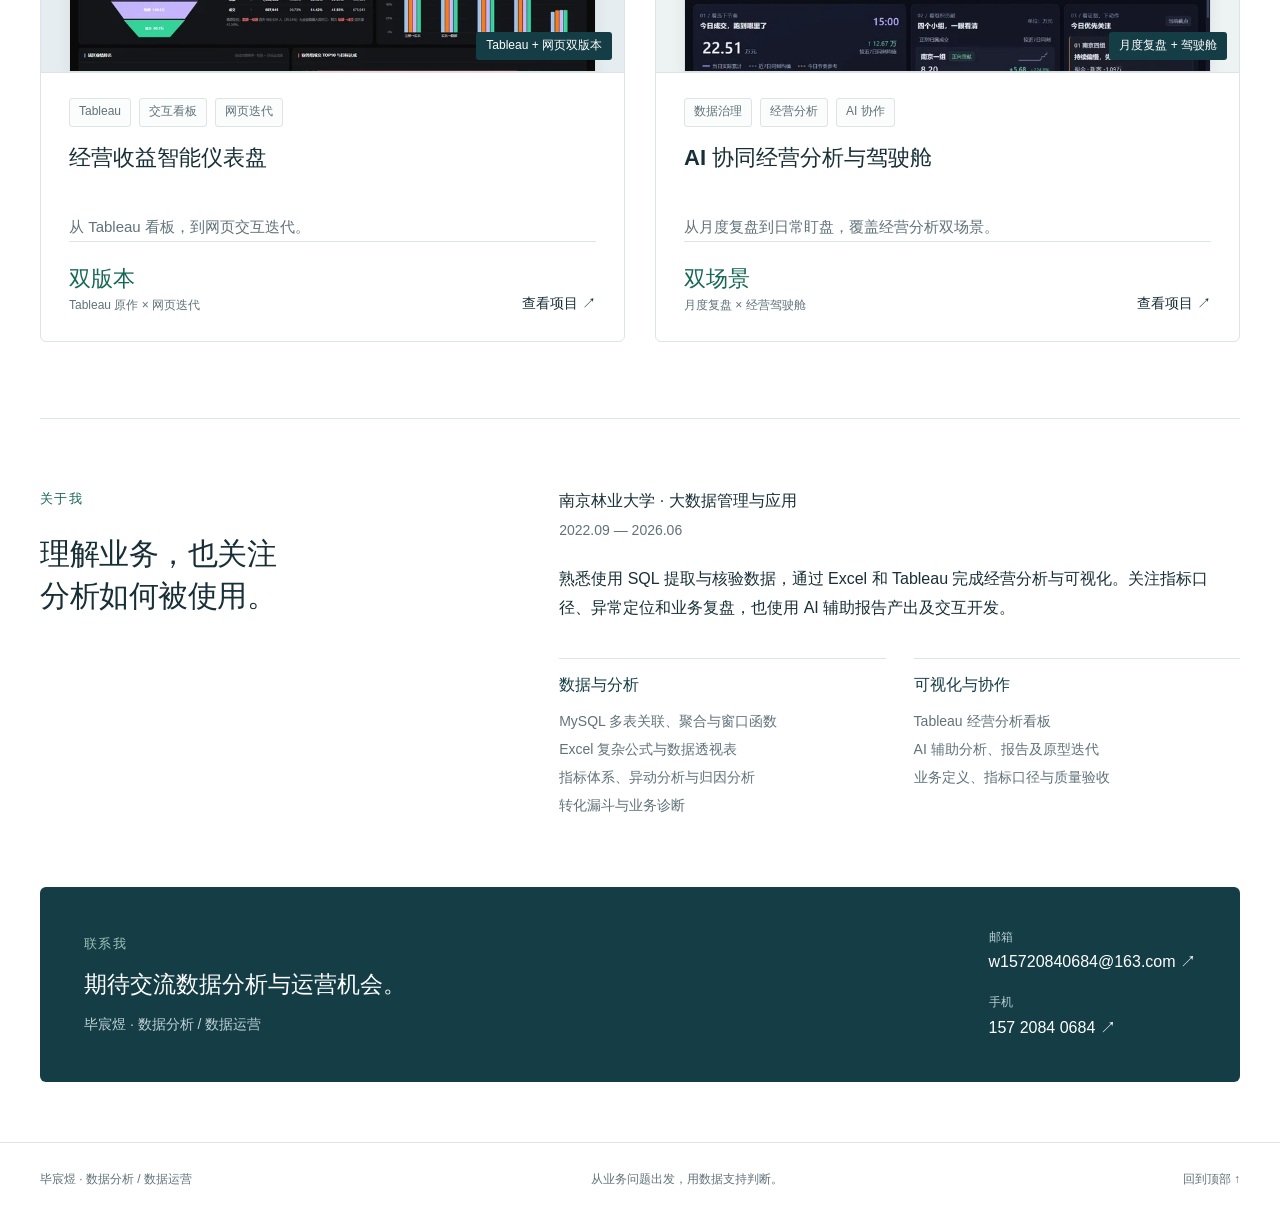
==== commit f85c70c4: "Optimize homepage first load" ====
--- a/index.html
+++ b/index.html
@@ -1 +1 @@
-<!doctype html><html lang="zh-CN"><head><meta charset="utf-8"><meta name="viewport" content="width=device-width,initial-scale=1"><meta name="description" content="毕宸煜的数据分析与数据运营作品集：Excel 自动化报表、抖音直播指标体系、Tableau 仪表盘与 AI 协同经营分析。"><meta name="theme-color" content="#143d46"><title>数据分析作品集 · 毕宸煜</title><link rel="stylesheet" href="assets/css/site.css"><link rel="stylesheet" href="assets/css/refinement.css"><script src="assets/js/site.js" defer></script></head><body id="top"><a class="skip" href="#main">跳至正文</a><header class="site-header"><div class="nav-inner"><a class="brand" href="index.html"><span class="monogram" aria-hidden="true">毕</span><span>毕宸煜<span class="brand-sub"> / 数据分析作品集</span></span></a><nav aria-label="主导航"><a href="index.html#projects">项目作品</a><a href="index.html#about">关于我</a><a href="index.html#contact">联系我 <span aria-hidden="true">↗</span></a></nav></div></header><main id="main"><section class="hero wrap"><div class="hero-copy"><p class="eyebrow">数据分析 / 数据运营 · 求职作品集</p><h1>你好，我是<span>毕宸煜<span class="name-dot">。</span></span></h1><p class="hero-lede">从经营报表、指标体系到交互看板，<br>把业务问题拆清楚，让分析结果看得见。</p><div class="hero-actions"><a class="button" href="#projects">浏览项目作品 <span aria-hidden="true">↓</span></a><a class="text-link" href="#contact">联系我 ↗</a></div><div class="hero-skills"><span>SQL</span><span>Excel</span><span>Tableau</span><span>经营分析</span><span>指标体系</span><span>异动分析</span><span>AI 协作</span></div></div><aside class="hero-index" aria-label="作品概览"><div class="index-heading"><span>作品概览</span><span>04 个项目</span></div><a href="projects/project-01-excel/index.html"><span class="index-num">01</span><div><strong>电商报表自动化</strong><span>报表产出效率提升 <b>60%</b></span></div><span aria-hidden="true">↗</span></a><a href="projects/project-02-douyin/index.html"><span class="index-num">02</span><div><strong>抖音电商直播指标体系分析</strong><span>真实案例 × 指标体系 <b>复盘</b></span></div><span aria-hidden="true">↗</span></a><a href="projects/project-03-tableau/index.html"><span class="index-num">03</span><div><strong>经营收益智能仪表盘</strong><span>Tableau 原作 × 网页迭代 <b>双版本</b></span></div><span aria-hidden="true">↗</span></a><a href="projects/project-04-ai-dashboard/index.html"><span class="index-num">04</span><div><strong>AI 协同经营分析与驾驶舱</strong><span>月度复盘 × 经营驾驶舱 <b>双场景</b></span></div><span aria-hidden="true">↗</span></a><div class="index-bottom">业务理解 <span>→</span> 指标拆解 <span>→</span> 可视化表达</div></aside></section><section class="projects wrap" id="projects"><div class="section-title"><div><p class="eyebrow">精选作品</p><h2>四个项目，四种分析实践</h2></div><p>查看分析过程与完整作品</p></div><div class="project-grid"><article class="project-card project-card--01"><a class="card-image" href="projects/project-01-excel/index.html" aria-label="查看电商报表自动化"><img src="assets/images/excel-report-thumb.webp?v=2" alt="电商报表自动化作品预览" loading="eager" decoding="async"><span class="card-number">01</span><span class="card-image-label">Excel 自动化周报</span></a><div class="card-content"><div class="tags"><span>Excel</span><span>XLOOKUP / SUMIFS</span><span>经营分析</span></div><h3><a href="projects/project-01-excel/index.html">电商报表自动化</a></h3><p>让周度经营复盘，更快进入分析。</p><div class="card-bottom"><span><strong>60%</strong>报表产出效率提升</span><a href="projects/project-01-excel/index.html">查看项目 ↗</a></div></div></article><article class="project-card project-card--02"><a class="card-image" href="projects/project-02-douyin/index.html" aria-label="查看抖音电商直播指标体系分析"><img src="assets/images/douyin-metrics-thumb.webp" alt="抖音电商直播指标体系分析作品预览" loading="eager" decoding="async"><span class="card-number">02</span><span class="card-image-label">业务流程 + 指标体系</span></a><div class="card-content"><div class="tags"><span>指标体系</span><span>转化漏斗</span><span>业务诊断</span></div><h3><a href="projects/project-02-douyin/index.html">抖音电商直播指标体系分析</a></h3><p>从真实业务案例出发，沉淀直播电商诊断框架。</p><div class="card-bottom"><span><strong>案例复盘</strong>真实案例 × 诊断框架</span><a href="projects/project-02-douyin/index.html">查看项目 ↗</a></div></div></article><article class="project-card project-card--03"><a class="card-image" href="projects/project-03-tableau/index.html" aria-label="查看经营收益智能仪表盘"><img src="assets/images/tableau-web-thumb.webp" alt="经营收益智能仪表盘作品预览" loading="lazy" decoding="async"><span class="card-number">03</span><span class="card-image-label">Tableau + 网页双版本</span></a><div class="card-content"><div class="tags"><span>Tableau</span><span>交互看板</span><span>网页迭代</span></div><h3><a href="projects/project-03-tableau/index.html">经营收益智能仪表盘</a></h3><p>从 Tableau 看板，到网页交互迭代。</p><div class="card-bottom"><span><strong>双版本</strong>Tableau 原作 × 网页迭代</span><a href="projects/project-03-tableau/index.html">查看项目 ↗</a></div></div></article><article class="project-card project-card--04"><a class="card-image" href="projects/project-04-ai-dashboard/index.html" aria-label="查看AI 协同经营分析与驾驶舱"><img src="assets/images/dashboard-thumb.webp" alt="AI 协同经营分析与驾驶舱作品预览" loading="lazy" decoding="async"><span class="card-number">04</span><span class="card-image-label">月度复盘 + 驾驶舱</span></a><div class="card-content"><div class="tags"><span>数据治理</span><span>经营分析</span><span>AI 协作</span></div><h3><a href="projects/project-04-ai-dashboard/index.html">AI 协同经营分析与驾驶舱</a></h3><p>从月度复盘到日常盯盘，覆盖经营分析双场景。</p><div class="card-bottom"><span><strong>双场景</strong>月度复盘 × 经营驾驶舱</span><a href="projects/project-04-ai-dashboard/index.html">查看项目 ↗</a></div></div></article></div></section><section class="about wrap" id="about"><div><p class="eyebrow">关于我</p><h2>理解业务，也关注<br>分析如何被使用。</h2></div><div class="about-content"><p>南京林业大学 · 大数据管理与应用<br><span class="muted">2022.09 — 2026.06</span></p><p>熟悉使用 SQL 提取与核验数据，通过 Excel 和 Tableau 完成经营分析与可视化。关注指标口径、异常定位和业务复盘，也使用 AI 辅助报告产出及交互开发。</p><div class="about-columns"><div><h3>数据与分析</h3><p>MySQL 多表关联、聚合与窗口函数<br>Excel 复杂公式与数据透视表<br>指标体系、异动分析与归因分析<br>转化漏斗与业务诊断</p></div><div><h3>可视化与协作</h3><p>Tableau 经营分析看板<br>AI 辅助分析、报告及原型迭代<br>业务定义、指标口径与质量验收</p></div></div></div></section><section class="contact wrap" id="contact"><div><p class="eyebrow">联系我</p><h2>期待交流数据分析与运营机会。</h2><p>毕宸煜 · 数据分析 / 数据运营</p></div><div class="contact-links"><a href="mailto:w15720840684@163.com"><span>邮箱</span>w15720840684@163.com ↗</a><a href="tel:+8615720840684"><span>手机</span>157 2084 0684 ↗</a></div></section></main><footer class="site-footer"><a href="index.html">毕宸煜 · 数据分析 / 数据运营</a><span>从业务问题出发，用数据支持判断。</span><a href="#top">回到顶部 ↑</a></footer><dialog class="lightbox" aria-labelledby="lightbox-title"><div class="lightbox-bar"><strong id="lightbox-title">高清作品</strong><div><button type="button" id="zoom-toggle">原尺寸查看</button><button type="button" id="lightbox-close" aria-label="关闭大图">关闭 ×</button></div></div><div class="lightbox-stage" tabindex="0" aria-label="图片区域，原尺寸模式可滚动查看"><img alt=""></div><p class="lightbox-hint">可切换原尺寸，滚动查看细节 · 按 ESC 或点击图片外的背景关闭</p></dialog></body></html>+<!doctype html><html lang="zh-CN"><head><meta charset="utf-8"><meta name="viewport" content="width=device-width,initial-scale=1"><meta name="description" content="毕宸煜的数据分析与数据运营作品集：Excel 自动化报表、抖音直播指标体系、Tableau 仪表盘与 AI 协同经营分析。"><meta name="theme-color" content="#143d46"><title>数据分析作品集 · 毕宸煜</title><link rel="stylesheet" href="assets/css/site.css?v=3"><script src="assets/js/site.js?v=3" defer></script></head><body id="top"><a class="skip" href="#main">跳至正文</a><header class="site-header"><div class="nav-inner"><a class="brand" href="index.html"><span class="monogram" aria-hidden="true">毕</span><span>毕宸煜<span class="brand-sub"> / 数据分析作品集</span></span></a><nav aria-label="主导航"><a href="index.html#projects">项目作品</a><a href="index.html#about">关于我</a><a href="index.html#contact">联系我 <span aria-hidden="true">↗</span></a></nav></div></header><main id="main"><section class="hero wrap"><div class="hero-copy"><p class="eyebrow">数据分析 / 数据运营 · 求职作品集</p><h1>你好，我是<span>毕宸煜<span class="name-dot">。</span></span></h1><p class="hero-lede">从经营报表、指标体系到交互看板，<br>把业务问题拆清楚，让分析结果看得见。</p><div class="hero-actions"><a class="button" href="#projects">浏览项目作品 <span aria-hidden="true">↓</span></a><a class="text-link" href="#contact">联系我 ↗</a></div><div class="hero-skills"><span>SQL</span><span>Excel</span><span>Tableau</span><span>经营分析</span><span>指标体系</span><span>异动分析</span><span>AI 协作</span></div></div><aside class="hero-index" aria-label="作品概览"><div class="index-heading"><span>作品概览</span><span>04 个项目</span></div><a href="projects/project-01-excel/index.html"><span class="index-num">01</span><div><strong>电商报表自动化</strong><span>报表产出效率提升 <b>60%</b></span></div><span aria-hidden="true">↗</span></a><a href="projects/project-02-douyin/index.html"><span class="index-num">02</span><div><strong>抖音电商直播指标体系分析</strong><span>真实案例 × 指标体系 <b>复盘</b></span></div><span aria-hidden="true">↗</span></a><a href="projects/project-03-tableau/index.html"><span class="index-num">03</span><div><strong>经营收益智能仪表盘</strong><span>Tableau 原作 × 网页迭代 <b>双版本</b></span></div><span aria-hidden="true">↗</span></a><a href="projects/project-04-ai-dashboard/index.html"><span class="index-num">04</span><div><strong>AI 协同经营分析与驾驶舱</strong><span>月度复盘 × 经营驾驶舱 <b>双场景</b></span></div><span aria-hidden="true">↗</span></a><div class="index-bottom">业务理解 <span>→</span> 指标拆解 <span>→</span> 可视化表达</div></aside></section><section class="projects wrap" id="projects"><div class="section-title"><div><p class="eyebrow">精选作品</p><h2>四个项目，四种分析实践</h2></div><p>查看分析过程与完整作品</p></div><div class="project-grid"><article class="project-card project-card--01"><a class="card-image" href="projects/project-01-excel/index.html" aria-label="查看电商报表自动化"><img class="deferred-image" src="[data-uri]" data-src="assets/images/excel-report-thumb-fast.webp" alt="电商报表自动化作品预览" width="800" height="418" loading="lazy" decoding="async" fetchpriority="low"><span class="card-number">01</span><span class="card-image-label">Excel 自动化周报</span></a><div class="card-content"><div class="tags"><span>Excel</span><span>XLOOKUP / SUMIFS</span><span>经营分析</span></div><h3><a href="projects/project-01-excel/index.html">电商报表自动化</a></h3><p>让周度经营复盘，更快进入分析。</p><div class="card-bottom"><span><strong>60%</strong>报表产出效率提升</span><a href="projects/project-01-excel/index.html">查看项目 ↗</a></div></div></article><article class="project-card project-card--02"><a class="card-image" href="projects/project-02-douyin/index.html" aria-label="查看抖音电商直播指标体系分析"><img class="deferred-image" src="[data-uri]" data-src="assets/images/douyin-metrics-thumb-fast.webp" alt="抖音电商直播指标体系分析作品预览" width="800" height="796" loading="lazy" decoding="async" fetchpriority="low"><span class="card-number">02</span><span class="card-image-label">业务流程 + 指标体系</span></a><div class="card-content"><div class="tags"><span>指标体系</span><span>转化漏斗</span><span>业务诊断</span></div><h3><a href="projects/project-02-douyin/index.html">抖音电商直播指标体系分析</a></h3><p>从真实业务案例出发，沉淀直播电商诊断框架。</p><div class="card-bottom"><span><strong>案例复盘</strong>真实案例 × 诊断框架</span><a href="projects/project-02-douyin/index.html">查看项目 ↗</a></div></div></article><article class="project-card project-card--03"><a class="card-image" href="projects/project-03-tableau/index.html" aria-label="查看经营收益智能仪表盘"><img class="deferred-image" src="[data-uri]" data-src="assets/images/tableau-web-thumb-fast.webp" alt="经营收益智能仪表盘作品预览" width="800" height="1317" loading="lazy" decoding="async" fetchpriority="low"><span class="card-number">03</span><span class="card-image-label">Tableau + 网页双版本</span></a><div class="card-content"><div class="tags"><span>Tableau</span><span>交互看板</span><span>网页迭代</span></div><h3><a href="projects/project-03-tableau/index.html">经营收益智能仪表盘</a></h3><p>从 Tableau 看板，到网页交互迭代。</p><div class="card-bottom"><span><strong>双版本</strong>Tableau 原作 × 网页迭代</span><a href="projects/project-03-tableau/index.html">查看项目 ↗</a></div></div></article><article class="project-card project-card--04"><a class="card-image" href="projects/project-04-ai-dashboard/index.html" aria-label="查看AI 协同经营分析与驾驶舱"><img class="deferred-image" src="[data-uri]" data-src="assets/images/dashboard-thumb-fast.webp" alt="AI 协同经营分析与驾驶舱作品预览" width="800" height="450" loading="lazy" decoding="async" fetchpriority="low"><span class="card-number">04</span><span class="card-image-label">月度复盘 + 驾驶舱</span></a><div class="card-content"><div class="tags"><span>数据治理</span><span>经营分析</span><span>AI 协作</span></div><h3><a href="projects/project-04-ai-dashboard/index.html">AI 协同经营分析与驾驶舱</a></h3><p>从月度复盘到日常盯盘，覆盖经营分析双场景。</p><div class="card-bottom"><span><strong>双场景</strong>月度复盘 × 经营驾驶舱</span><a href="projects/project-04-ai-dashboard/index.html">查看项目 ↗</a></div></div></article></div></section><section class="about wrap" id="about"><div><p class="eyebrow">关于我</p><h2>理解业务，也关注<br>分析如何被使用。</h2></div><div class="about-content"><p>南京林业大学 · 大数据管理与应用<br><span class="muted">2022.09 — 2026.06</span></p><p>熟悉使用 SQL 提取与核验数据，通过 Excel 和 Tableau 完成经营分析与可视化。关注指标口径、异常定位和业务复盘，也使用 AI 辅助报告产出及交互开发。</p><div class="about-columns"><div><h3>数据与分析</h3><p>MySQL 多表关联、聚合与窗口函数<br>Excel 复杂公式与数据透视表<br>指标体系、异动分析与归因分析<br>转化漏斗与业务诊断</p></div><div><h3>可视化与协作</h3><p>Tableau 经营分析看板<br>AI 辅助分析、报告及原型迭代<br>业务定义、指标口径与质量验收</p></div></div></div></section><section class="contact wrap" id="contact"><div><p class="eyebrow">联系我</p><h2>期待交流数据分析与运营机会。</h2><p>毕宸煜 · 数据分析 / 数据运营</p></div><div class="contact-links"><a href="mailto:w15720840684@163.com"><span>邮箱</span>w15720840684@163.com ↗</a><a href="tel:+8615720840684"><span>手机</span>157 2084 0684 ↗</a></div></section></main><footer class="site-footer"><a href="index.html">毕宸煜 · 数据分析 / 数据运营</a><span>从业务问题出发，用数据支持判断。</span><a href="#top">回到顶部 ↑</a></footer><dialog class="lightbox" aria-labelledby="lightbox-title"><div class="lightbox-bar"><strong id="lightbox-title">高清作品</strong><div><button type="button" id="zoom-toggle">原尺寸查看</button><button type="button" id="lightbox-close" aria-label="关闭大图">关闭 ×</button></div></div><div class="lightbox-stage" tabindex="0" aria-label="图片区域，原尺寸模式可滚动查看"><img alt=""></div><p class="lightbox-hint">可切换原尺寸，滚动查看细节 · 按 ESC 或点击图片外的背景关闭</p></dialog></body></html>
--- a/assets/css/site.css
+++ b/assets/css/site.css
@@ -1 +1,153 @@
 :root{--ink:#182f38;--muted:#61727a;--accent:#176857;--navy:#143d46;--line:#dce4e6;--soft:#f2f6f6;--paper:#fff;font-family:"Segoe UI","Microsoft YaHei","PingFang SC",sans-serif;color:var(--ink);font-size:16px;font-synthesis:none}*{box-sizing:border-box}html{scroll-behavior:smooth;scroll-padding-top:90px}body{margin:0;background:var(--paper);line-height:1.8}a{color:inherit;text-decoration:none}button{font:inherit;cursor:pointer}img{max-width:100%;height:auto;display:block}h1,h2,h3,p{margin:0}h1,h2,h3{line-height:1.4}a,button{touch-action:manipulation}a:focus-visible,button:focus-visible,[tabindex]:focus-visible{outline:3px solid #cf8d35;outline-offset:5px}.wrap{width:min(1200px,calc(100% - 80px));margin:auto}.site-header{border-bottom:1px solid var(--line);background:#fffffff5;position:sticky;top:0;z-index:10}.nav-inner{max-width:1360px;margin:auto;padding:18px 40px;display:flex;align-items:center;justify-content:space-between;gap:24px}.brand{display:flex;align-items:center;gap:12px;font-weight:650;font-size:15px}.monogram{width:32px;height:32px;background:var(--navy);color:white;display:grid;place-items:center;border-radius:4px;font-size:18px}.brand-sub{font-weight:400;color:var(--muted)}nav{display:flex;gap:30px;font-size:14px}nav a:hover,.text-link:hover,.back-link:hover{color:var(--accent)}.skip{position:absolute;left:16px;top:-100px;z-index:100;background:white;padding:12px}.skip:focus{top:10px}.hero{display:grid;grid-template-columns:1.1fr 1fr;gap:90px;padding-top:82px;padding-bottom:76px}.eyebrow{font-size:13px;font-weight:600;letter-spacing:1.3px;color:var(--accent);margin-bottom:22px}.hero h1{font-size:30px;font-weight:450;letter-spacing:1px}.hero h1>span{display:block;font-weight:700;font-size:70px;letter-spacing:3px;line-height:1.3;margin:8px 0 18px}.name-dot{color:var(--accent)}.hero-lede{font-size:18px;color:var(--muted);line-height:1.9}.hero-actions{display:flex;align-items:center;gap:28px;margin-top:30px}.button{display:inline-flex;align-items:center;justify-content:center;gap:28px;background:var(--navy);color:#fff;border:1px solid var(--navy);padding:12px 22px;font-size:15px;border-radius:4px;min-height:48px}.button:hover{background:#205763}.text-link{font-size:15px;border-bottom:1px solid var(--line)}.hero-skills{display:flex;flex-wrap:wrap;gap:8px 18px;font-size:13px;color:var(--muted);margin-top:32px}.hero-index{align-self:center;border:1px solid var(--line);border-top:3px solid var(--navy);background:#fafcfc;border-radius:0 0 6px 6px}.index-heading{display:flex;justify-content:space-between;padding:17px 24px;border-bottom:1px solid var(--line);font-size:13px;color:var(--muted)}.hero-index>a{display:flex;gap:18px;align-items:center;padding:20px 24px;border-bottom:1px solid var(--line)}.hero-index>a:hover{background:#edf3f2}.index-num{font-size:13px;color:#7b9096;align-self:flex-start;padding-top:3px;font-variant-numeric:tabular-nums}.hero-index>a>div{flex:1}.hero-index strong{font-size:16px;font-weight:600;display:block}.hero-index a div>span{display:block;color:var(--muted);font-size:12px;margin-top:4px}.hero-index b{color:var(--accent);font-weight:600;margin-left:6px}.index-bottom{font-size:12px;color:var(--muted);padding:13px 24px;display:flex;justify-content:space-between}.projects{padding:52px 0 74px;border-top:1px solid var(--line)}.section-title{display:flex;justify-content:space-between;align-items:flex-end;margin-bottom:30px;gap:16px}.section-title .eyebrow{margin-bottom:10px}.section-title h2,.about h2{font-size:30px;letter-spacing:-.5px}.section-title>p{color:var(--muted);font-size:14px}.project-grid{display:grid;grid-template-columns:1fr 1fr;gap:30px}.project-card{border:1px solid var(--line);border-radius:6px;overflow:hidden;background:white}.card-image{position:relative;display:block;height:255px;background:#edf2f3;border-bottom:1px solid var(--line);overflow:hidden;padding:26px 28px 0}.card-image img{width:100%;height:100%;object-fit:cover;object-position:top;border:1px solid #d9e0e1;border-radius:4px 4px 0 0;box-shadow:0 8px 16px #112c3610}.project-card:nth-child(2) .card-image img{object-position:left top}.project-card:nth-child(3) .card-image{background:#e6edf0}.card-number{position:absolute;top:12px;left:12px;font-size:12px;padding:1px 8px;background:#ffffffed;border:1px solid var(--line);border-radius:3px;font-variant-numeric:tabular-nums}.card-image-label{position:absolute;bottom:12px;right:12px;padding:3px 10px;background:var(--navy);color:white;font-size:12px;border-radius:3px}.card-content{padding:25px 28px}.tags{display:flex;flex-wrap:wrap;gap:8px}.tags>span{font-size:12px;border:1px solid var(--line);border-radius:3px;padding:2px 9px;color:var(--muted);background:#fbfcfc}.card-content h3{font-size:22px;margin:16px 0 8px;font-weight:650}.card-content h3 a:hover{color:var(--accent)}.card-content>p{font-size:15px;color:var(--muted)}.card-bottom{display:flex;align-items:center;justify-content:space-between;gap:12px;border-top:1px solid var(--line);margin-top:23px;padding-top:20px;font-size:12px;color:var(--muted)}.card-bottom strong{color:var(--accent);font-size:22px;font-weight:650;display:block;line-height:1.5}.card-bottom>a{font-size:14px;color:var(--ink);white-space:nowrap}.about{border-top:1px solid var(--line);padding:68px 0;display:grid;grid-template-columns:1fr 1.55fr;gap:80px}.about-content>p{margin-bottom:20px}.about-content .muted{font-size:14px}.about-columns{display:grid;grid-template-columns:1fr 1fr;gap:28px;padding-top:12px}.about h3{font-size:15px;margin-bottom:9px}.about-columns p{font-size:14px;color:var(--muted);line-height:2}.muted{color:var(--muted)}.contact{padding:40px 44px;background:var(--navy);color:#fff;display:flex;justify-content:space-between;gap:32px;align-items:center;border-radius:6px;margin-bottom:60px}.contact .eyebrow{color:#9dc4b8;margin-bottom:12px}.contact h2{font-size:23px}.contact p:not(.eyebrow){font-size:14px;color:#c0d2d6;margin-top:12px}.contact-links{display:grid;gap:15px}.contact-links a{font-size:16px}.contact-links a:hover{text-decoration:underline}.contact-links span{font-size:12px;display:block;color:#acc4c9}.site-footer{max-width:1280px;margin:auto;border-top:1px solid var(--line);padding:26px 40px;display:flex;justify-content:space-between;gap:20px;color:var(--muted);font-size:12px}.case-hero{padding-top:34px;padding-bottom:44px}.back-link{font-size:14px;color:var(--muted);display:inline-block;margin-bottom:42px}.case-hero .eyebrow{margin-bottom:16px}.case-hero .eyebrow span{color:var(--muted);letter-spacing:0;margin-left:12px}.case-hero h1{font-size:42px;letter-spacing:-1px}.case-lede{max-width:820px;font-size:18px;color:var(--muted);margin:18px 0 24px}.case-overview{display:grid;grid-template-columns:2fr 1fr;margin-top:34px;border-top:1px solid var(--line);border-bottom:1px solid var(--line);padding:20px 0;gap:30px}.case-overview>div{display:flex;flex-direction:column;gap:6px}.case-overview span{font-size:12px;color:var(--muted)}.case-overview strong{font-size:17px;font-weight:500}.case-overview .accent{font-size:25px;color:var(--accent);font-weight:650;line-height:1.3}.case-layout{display:grid;grid-template-columns:165px minmax(0,1fr);gap:60px;align-items:start;padding-bottom:70px}.case-toc{position:sticky;top:106px;display:flex;flex-direction:column;gap:5px;font-size:14px}.case-toc>span{font-size:12px;color:var(--muted);margin-bottom:12px;letter-spacing:1px}.case-toc a{padding:8px 0;color:var(--muted)}.case-toc small{margin-right:10px;color:#7f979c}.case-toc a:hover{color:var(--accent)}.case-toc .toc-home{margin-top:20px;border-top:1px solid var(--line);padding-top:18px}.case-section{padding:12px 0 45px;margin-bottom:32px;border-bottom:1px solid var(--line);scroll-margin-top:100px}.section-heading{display:flex;align-items:center;gap:14px;margin-bottom:22px}.section-number{font-size:12px;color:var(--accent);border:1px solid #cbdcd6;padding:3px 8px;border-radius:3px}.section-heading h2{font-size:26px;font-weight:650}.case-section>p{color:#4d636c;margin-bottom:22px}.section-intro{font-size:17px;line-height:1.95}.info-grid{display:grid;grid-template-columns:repeat(2,minmax(0,1fr));gap:20px;margin:26px 0}.info-block{background:var(--soft);border-radius:5px;padding:24px;border-top:2px solid #d5e3df}.info-block h3{font-size:17px;margin-bottom:10px}.info-block p{font-size:15px;color:#536972}.process{counter-reset:step;list-style:none;padding:0;margin:24px 0 30px;display:grid;gap:0}.process li{counter-increment:step;position:relative;padding:0 0 26px 48px;border-left:1px solid var(--line);margin-left:16px}.process li:last-child{padding-bottom:0;border-color:transparent}.process li:before{content:counter(step);position:absolute;left:-16px;top:0;border:1px solid #bad1c8;background:#f0f6f3;border-radius:50%;width:31px;height:31px;display:grid;place-items:center;color:var(--accent);font-size:13px}.process h3{font-size:17px;margin-bottom:7px}.process p{font-size:15px;color:var(--muted)}.work-figure{margin:28px 0 8px;border:1px solid var(--line);border-radius:6px;overflow:hidden;background:white}.image-open{position:relative;display:block;padding:18px;background:#f2f5f6;cursor:zoom-in}.image-open img{width:100%;height:auto;margin:auto}.portrait .image-open img{width:auto;max-height:550px;max-width:100%}.tableau-shot .image-open img{max-height:780px;object-fit:contain}.web-shot .image-open{max-height:500px;overflow:hidden}.web-shot .image-open img{width:100%}.enlarge{position:absolute;bottom:12px;right:12px;color:#fff;background:var(--navy);border:1px solid #ffffff55;border-radius:4px;padding:6px 12px;font-size:12px}.work-figure figcaption{padding:15px 20px;font-size:14px;line-height:1.7}.work-figure figcaption strong{display:block;font-weight:600}.work-figure figcaption span{display:block;color:var(--muted);font-size:13px;margin-top:4px}.result-panel{display:flex;gap:36px;align-items:center;background:#edf5f1;padding:30px;border-left:3px solid var(--accent);margin-top:25px}.result-panel>strong{font-size:54px;line-height:1.2;color:var(--accent);white-space:nowrap;letter-spacing:-2px}.result-panel>strong span{font-size:28px}.result-panel h3{font-size:20px;margin-bottom:8px}.result-panel p{font-size:14px;color:var(--muted)}.chain{display:flex;align-items:center;justify-content:space-between;gap:10px;flex-wrap:wrap;background:var(--navy);color:white;padding:20px;border-radius:5px;margin-bottom:24px;font-size:14px}.chain b{color:#83b8a7}.note{padding:20px 24px;background:#f7f8f9;border-left:3px solid #9aafb8;margin-top:25px;font-size:14px}.note strong{display:block;margin-bottom:6px}.note p{color:var(--muted)}.version-label{display:flex;justify-content:space-between;background:#f1edf4;color:#6c5075;border-radius:4px;padding:16px 22px;margin-bottom:20px;font-size:14px}.version-label.dark{background:var(--navy);color:white}.case-section>.button{margin-top:22px}.small-note{font-size:13px!important;color:var(--muted)}.deliverables{display:grid;grid-template-columns:1fr 1fr;gap:24px}.deliverables>article{border:1px solid var(--line);padding:22px;border-radius:5px;display:flex;flex-direction:column;align-items:start}.deliverable-top>span{font-size:12px;color:var(--accent)}.deliverable-top h3{font-size:23px;margin:12px 0}.deliverable-top p{font-size:14px;color:var(--muted)}.deliverables figure{width:100%;margin:22px 0}.deliverables figure .image-open{padding:6px;height:190px;overflow:hidden}.deliverables figure img{height:100%;object-fit:cover;object-position:left top}.deliverables figcaption{display:none}.deliverables .button{font-size:14px;padding:10px 14px;margin-top:auto;width:100%}.next-project{display:flex;justify-content:space-between;align-items:center;gap:20px}.next-project>span{font-size:13px;color:var(--muted)}.next-project>a{font-size:18px;font-weight:600}.lightbox{padding:0;border:0;border-radius:8px;width:calc(100% - 48px);max-width:1600px;height:calc(100dvh - 48px);max-height:none;background:#f3f5f6;color:var(--ink);overflow:hidden}.lightbox[open]{display:flex;flex-direction:column}.lightbox::backdrop{background:#0b202cdb}.lightbox-bar{display:flex;justify-content:space-between;align-items:center;padding:14px 20px;gap:16px;border-bottom:1px solid var(--line);background:white}.lightbox-bar strong{font-size:15px}.lightbox-bar>div{display:flex;gap:10px;flex-shrink:0}.lightbox button{border:1px solid var(--line);background:white;border-radius:4px;padding:7px 12px;font-size:14px}.lightbox button:hover{background:var(--soft)}.lightbox-stage{overflow:auto;flex:1;min-height:0;display:flex;align-items:center;justify-content:center;padding:20px;overscroll-behavior:contain;touch-action:pan-x pan-y pinch-zoom}.lightbox-stage img{width:auto;height:auto;max-width:100%;max-height:100%;object-fit:contain}.lightbox-stage.zoomed{display:block}.lightbox-stage.zoomed img{max-width:none;max-height:none;width:auto;height:auto}.lightbox-hint{padding:9px 20px;text-align:center;font-size:12px;background:white;border-top:1px solid var(--line);color:var(--muted)}body.modal-open{overflow:hidden}@media(prefers-reduced-motion:reduce){html{scroll-behavior:auto}}@media(max-width:1000px){.hero{gap:36px}.hero h1>span{font-size:60px}.hero-index>a{padding:18px}.case-layout{gap:32px;grid-template-columns:140px minmax(0,1fr)}.contact{align-items:flex-start;flex-direction:column}.about{gap:40px}.card-bottom{align-items:flex-end}.card-content{padding:22px}.deliverables{grid-template-columns:1fr}}@media(max-width:720px){html{scroll-padding-top:80px}.wrap{width:calc(100% - 36px)}.nav-inner{padding:14px 18px;gap:12px}.brand-sub{display:none}.brand{font-size:14px;gap:8px}nav{gap:16px;font-size:12px}.hero{grid-template-columns:1fr;padding:42px 0;gap:38px}.hero h1{font-size:24px}.hero h1>span{font-size:58px;margin:7px 0 16px}.hero-lede{font-size:16px}.hero-skills{gap:8px 16px}.hero-index strong{font-size:15px}.hero-index>a{padding:16px 20px}.section-title{display:block}.section-title>p{margin-top:12px}.section-title h2,.about h2{font-size:26px}.projects{padding:34px 0 44px}.project-grid{grid-template-columns:1fr;gap:24px}.card-image{height:220px;padding:22px 22px 0}.card-content h3{font-size:21px}.about{grid-template-columns:1fr;gap:24px;padding:40px 0}.about-columns{gap:18px}.about-columns p{font-size:13px}.contact{padding:28px 24px;margin-bottom:36px}.contact h2{font-size:22px}.contact-links a{font-size:15px;overflow-wrap:anywhere}.site-footer{padding:24px 18px;flex-wrap:wrap;font-size:11px}.site-footer>span{display:none}.case-hero{padding-top:24px;padding-bottom:26px}.back-link{margin-bottom:26px}.case-hero h1{font-size:30px}.case-lede{font-size:16px}.case-overview{grid-template-columns:1fr;gap:14px;margin-top:25px;padding:18px 0}.case-overview>div{gap:3px}.case-overview strong{font-size:16px}.case-hero .eyebrow{font-size:12px;letter-spacing:.5px}.case-layout{display:block;padding-bottom:42px}.case-toc{position:static;flex-direction:row;flex-wrap:wrap;gap:6px 18px;border-bottom:1px solid var(--line);margin-bottom:24px;padding-bottom:16px}.case-toc>span,.case-toc .toc-home{display:none}.case-toc a{font-size:12px;padding:3px 0}.case-toc small{margin-right:5px}.case-section{padding:10px 0 30px;margin-bottom:20px}.section-heading{gap:10px;margin-bottom:18px}.section-heading h2{font-size:21px}.section-number{padding:2px 6px}.section-intro{font-size:16px}.info-grid{grid-template-columns:1fr;gap:12px;margin:20px 0}.info-block{padding:20px}.image-open{padding:8px}.portrait .image-open img{max-height:430px}.enlarge{font-size:11px;padding:5px 10px}.work-figure figcaption{padding:12px 14px}.result-panel{padding:23px;gap:18px;align-items:flex-start;flex-direction:column}.result-panel>strong{font-size:46px}.chain{justify-content:flex-start;font-size:12px;padding:16px;gap:8px}.version-label{padding:14px;font-size:12px}.next-project{align-items:flex-start;flex-direction:column;gap:8px}.next-project>a{font-size:17px}.lightbox{width:calc(100% - 16px);height:calc(100dvh - 24px)}.lightbox-bar{padding:10px;align-items:flex-start}.lightbox-bar strong{font-size:12px;line-height:1.5}.lightbox button{font-size:12px;padding:6px 9px;min-height:38px}.lightbox-bar>div{gap:5px}.lightbox-stage{padding:10px}.lightbox-hint{font-size:11px;padding:8px 10px}.tableau-shot .image-open img{max-height:560px}}
+
+
+/* Integrated visual refinements (previously refinement.css). */
+/* Second-pass refinements: preserve the original visual system while improving hierarchy. */
+.hero-index > a {
+  padding: 18px 24px;
+}
+
+.hero-index > a:hover {
+  background: #f2f6f5;
+}
+
+.index-num {
+  color: #87999e;
+  font-size: 12px;
+}
+
+.hero-index strong {
+  font-weight: 650;
+}
+
+.hero-index a div > span {
+  color: #718188;
+  margin-top: 3px;
+}
+
+.hero-index b {
+  color: #57776f;
+  font-size: 11px;
+  font-weight: 600;
+}
+
+.projects {
+  padding-top: 56px;
+  padding-bottom: 76px;
+}
+
+.project-card {
+  display: flex;
+  flex-direction: column;
+}
+
+.project-card:hover {
+  border-color: #c5d2d5;
+}
+
+.project-card--02 .card-image img {
+  object-position: center 22%;
+}
+
+.project-card--03 .card-image {
+  background: #e6edf0;
+}
+
+.card-content {
+  display: flex;
+  flex: 1;
+  flex-direction: column;
+}
+
+.card-content > .tags {
+  min-height: 29px;
+}
+
+.card-content h3 {
+  align-items: flex-start;
+  display: flex;
+  min-height: 62px;
+}
+
+.card-content > p {
+  min-height: 28px;
+}
+
+.card-bottom {
+  align-items: flex-end;
+  margin-top: auto;
+}
+
+.about-columns {
+  padding-top: 16px;
+}
+
+.about-columns > div {
+  border-top: 1px solid var(--line);
+  padding-top: 15px;
+}
+
+.about h3 {
+  color: var(--navy);
+  font-size: 16px;
+  font-weight: 650;
+  margin-bottom: 10px;
+}
+
+.contact-links a {
+  text-underline-offset: 4px;
+}
+
+.contact-links a:hover {
+  color: #fff;
+}
+
+.contact-links span {
+  color: #b9cfd2;
+}
+
+@media (max-width: 1000px) {
+  .hero-index > a {
+    padding: 17px 18px;
+  }
+}
+
+@media (max-width: 720px) {
+  .hero-index > a {
+    padding: 15px 18px;
+  }
+
+  .projects {
+    padding-top: 36px;
+    padding-bottom: 46px;
+  }
+
+  .card-content h3,
+  .card-content > p {
+    min-height: 0;
+  }
+
+  .about {
+    padding-top: 42px;
+    padding-bottom: 42px;
+  }
+
+  .about-columns p {
+    font-size: 14px;
+  }
+
+  .result-panel > strong {
+    font-size: 42px;
+    letter-spacing: -1px;
+  }
+}
+
+
+/* Deferred previews and click-to-load lightbox states. */
+.deferred-image{background:#edf2f3}
+.lightbox-stage{position:relative}
+.lightbox-stage::after{content:"";position:absolute;inset:0;display:grid;place-items:center;color:var(--muted);font-size:14px;pointer-events:none}
+.lightbox.is-loading .lightbox-stage::after{content:"高清图加载中…"}
+.lightbox.is-loading .lightbox-stage img{visibility:hidden}
+.lightbox.is-error .lightbox-stage::after{content:"高清图加载失败，请稍后重试"}
+.lightbox.is-error .lightbox-stage img{visibility:hidden}
